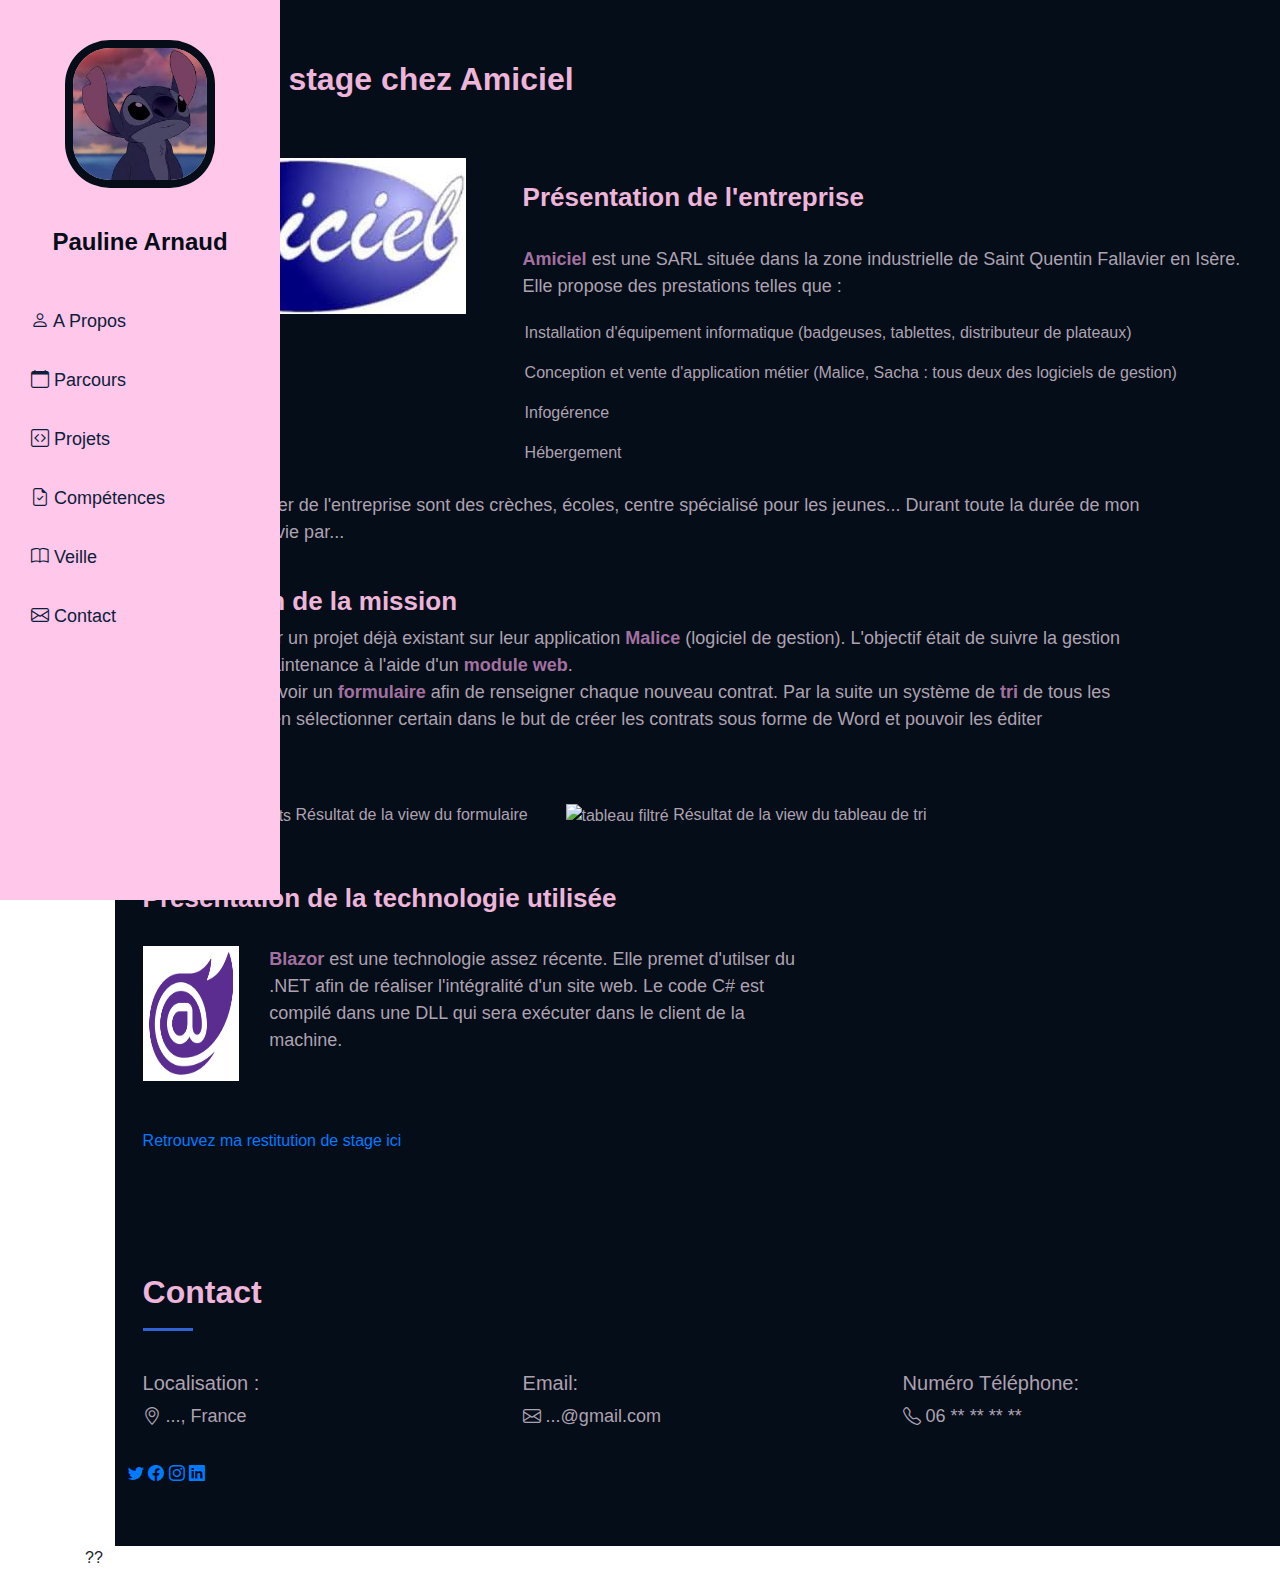
==== projet_amiciel.html @ 7d6a9b61 "Add files via upload" ====
<!DOCTYPE html>
<html lang="en">

<head>
  <meta charset="utf-8">
  <meta content="width=device-width, initial-scale=1.0" name="viewport">

  <title>ARNAUD Pauline Portfolio projet Amiciel</title>

  <!-- Fichier CSS -->
  <meta name="viewport" content="width=device-width, initial-scale=1, shrink-to-fit=no">
  <link href="css/style.css" rel="stylesheet">
  <link rel="stylesheet" href="https://cdnjs.cloudflare.com/ajax/libs/font-awesome/4.7.0/css/font-awesome.min.css">
  <link rel="stylesheet" href="https://stackpath.bootstrapcdn.com/bootstrap/4.4.1/css/bootstrap.min.css" integrity="sha384-Vkoo8x4CGsO3+Hhxv8T/Q5PaXtkKtu6ug5TOeNV6gBiFeWPGFN9MuhOf23Q9Ifjh" crossorigin="anonymous">
  <link href="css/aos.css" rel="stylesheet">
  <link rel="stylesheet" href="https://cdn.jsdelivr.net/npm/bootstrap-icons@1.4.0/font/bootstrap-icons.css">

</head>

<body>

  <!-- ======= Header ======= -->
  <header id="header">
    <div class="d-flex flex-column">

      <div class="profile">
        <img src="img/photo.png" alt="Pauline Arnaud" class="img-fluid">
        <center><h1 class="text-light"><a href="index.html">Pauline Arnaud</a></h1></center>
      </div>

      <div class="sidebar" id="mysidebar">
        <a href="index.html#apropos"><i class="bi-person"></i> A Propos</a>
        <a href="index.html#parcours"><i class="bi-calendar"></i> Parcours</a>
        <a href="index.html#projets"><i class="bi-code-square"></i> Projets</a>
        <a href="index.html#competences"><i class="bi-file-earmark-check"></i> Compétences</a>
        <a href="index.html#veille"><i class="bi-book"></i> Veille</a>
        <a href="index.html#contact"><i class="bi-envelope"></i> Contact</a>
        <a href="javascript:void(0);" class="icon" onclick="myFunction()"> Pauline Arnaud
          <i class="fa fa-bars"></i>
        </a>
      </div>

    </div>
  </header><!-- Fin Header -->

  <main id="main">
    <!-- ======= A Propos Section ======= -->
    <section id="apropos" class="apropos">
      <div class="container">

        <div class="section-title">
          <h2>Projet de stage chez Amiciel</h2>
        </div>

        <div class="row">
            <div class="col-lg-4">
                <img src="img/amiciel.jpg" class="img-fluid" alt="logo Amiciel">
            </div>
            <div class="col-lg-8 pt-4 pt-lg-0 content">
                <br><h3>Présentation de l'entreprise</h3><br>
                <p>
                    <strong>Amiciel</strong> est une SARL située dans la zone industrielle de Saint Quentin Fallavier en Isère.</br>Elle propose des prestations telles que : 
                </p>
                <ul class="list-unstyled">
                  <li><i class="icofont-rounded-right"></i>Installation d'équipement informatique (badgeuses, tablettes, distributeur de plateaux)</li>
                  <li><i class="icofont-rounded-right"></i>Conception et vente d'application métier (Malice, Sacha : tous deux des logiciels de gestion)</li>
                  <li><i class="icofont-rounded-right"></i>Infogérence</li>
                  <li><i class="icofont-rounded-right"></i>Hébergement</li>
                </ul>
            </div>
            <div class="col-lg-11 content">
              <p>
                Les clients premier de l'entreprise sont des crèches, écoles, centre spécialisé pour les jeunes...
                Durant toute la durée de mon stage, j'ai été suivie par...
              </p><br>
            </div>
            <div class="col-lg-11 content row">
              <h3>Présentation de la mission</h3><br>
              <p>
                J'ai du faire évoluer un projet déjà existant sur leur application <strong>Malice</strong> (logiciel de gestion). 
                L'objectif était de suivre la gestion des contrats de maintenance à l'aide d'un <strong>module web</strong>.</br>
                Pour cela il fallait avoir un <strong>formulaire</strong> afin de renseigner chaque nouveau contrat. Par la suite un système de <strong>tri</strong> de tous les contrats permet d'en sélectionner certain dans le but de créer les contrats sous forme de Word et pouvoir les éditer (publipostage).</br></br>
              </p>
              <div class="col-lg-5">
                <img src="img/Rslt_View_formulaire.png" class="img-fluid" alt="formulaire contrats">
                <label for="name">Résultat de la view du formulaire</label>
              </div>
              <div class="col-lg-5">
                <img src="img/Rslt_View_tableauetfiltres.png" class="img-fluid" alt="tableau filtré">
                <label for="name">Résultat de la view du tableau de tri</label></br></br>
              </div>
            </div>
            <div class="col-lg-8 pt-4 pt-lg-0 content">
              <br><h3>Présentation de la technologie utilisée</h3><br>
              <div class="row">
                <img src="img/blazor_logo.png" class="img-fluid col-lg-2" alt="logo blazor" style="width: 18%; justify-content: right">
                <p class="col-lg-9">
                  <strong>Blazor</strong> est une technologie assez récente. Elle premet d'utilser du .NET afin de réaliser l'intégralité d'un site web. Le code C# est compilé dans une DLL qui sera exécuter dans le client de la machine.</br></br>
                </p>
              </div>
            </div>
            <div class="col-lg-11 content">
            </br></br>
              <a href="documents/restitution_stage_paulinearnaud.pdf" style="text-decoration:none;" target="_blank">Retrouvez ma restitution de stage ici</a>
            </div>


        </div>
      </div>
    </section><!-- Fin A Propos Section -->
      <!-- ======= Contact Section ======= -->
    <section id="contact" class="contact">
      <div class="container">

        <div class="section-title">
          <h2>Contact</h2>
        </div>

        <div class="row">
          <div class="col-lg-4 info">
            <div class="address">
              <h5>Localisation :</h4>
              <p><i class="bi-geo-alt"></i> ..., France</p>
            </div>
          </div>
          <div class="col-lg-4">
            <div class="email">
              <h5>Email:</h4>
              <p><i class="bi-envelope"></i> ...@gmail.com</p>
            </div>
          </div>
          <div class="col-lg-4">
            <div class="phone">
              
              <h5>Numéro Téléphone:</h4>
              <p><i class="bi-telephone"></i> 06 ** ** ** **</p>
            </div>
          </div>

          <div class="social-links mt-3 text-center">
            <a href="#" class="twitter"><i class="bi-twitter"></i></a>
            <a href="#" class="facebook"><i class="bi-facebook"></i></a>
            <a href="#" class="instagram"><i class="bi-instagram"></i></a>
            <a href="#" class="linkedin"><i class="bi-linkedin"></i></a>
          </div>

        </div>

      </div>
    </section>
    <!-- Fin Contact Section -->
  </main>

  <!-- ======= Footer ======= -->
  <footer id="footer">
    <div class="container">
      <div>
        ??
      </div>
    </div>
  </footer>

  <a href="#" class="back-to-top"><i class="icofont-simple-up"></i></a>


  <script src="js/respnav.js"></script>

</body>

</html>
---- css/style.css ----
/*--------------------------------------------------------------
# General
--------------------------------------------------------------*/
body {
    font-family: "Open Sans", sans-serif;
    color: #EDB5D9;
    background-color: #05101F;
    position: relative;
  }
  
  a {
    color: #3a3a3b;
    text-decoration: none;
  }
  
  a:hover {
    color: #EDB5D9;
    text-decoration: none;
  }
  
  h1, h2, h3, h4, h5, h6 {
    font-family: "Poppins", sans-serif;
  }

  .screen-i{
    display: none;
  }

  p{
    font-size: large;
  }

  h3{
    color: #ACD0FE;
  }

/*--------------------------------------------------------------
  # Header
  --------------------------------------------------------------*/
  #header {
    position: fixed;
    top: 0;
    left: 0;
    bottom: 0;
    width: 280px;
    transition: all ease-in-out 0.5s;
    z-index: 9997;
    transition: all 0.5s;
    padding: 0 15px;
    background: #FFC7EA;
    overflow-y: auto;
  }
  
  #header .profile img {
    margin: 40px auto;
    display: block;
    width: 150px;
    border-radius: 30%;
    border: 8px solid #050D18;
  }
  
  #header .profile h1 {
    font-size: 24px;
    margin: 0;
    padding: 0;
    font-weight: 600;
    -moz-text-align-last: center;
    text-align-last: center;
    font-family: "Poppins", sans-serif;
  }
  
  #header .profile h1 a, #header .profile h1 a:hover {
    color: #050D18;
    text-decoration: none;
  }
  
  #main {
    margin-left: 9%;
  }
  
  @media (max-width: 1199px) {
    #header {
      width: 100%;
      height: auto;
      position: relative;
    }
    #header .profile {display: none;}
    #main {
      margin-left: 0;
    }
  }


  /*--------------------------------------------------------------
  # Navigation Menu
  --------------------------------------------------------------*/
  .sidebar {
    margin: 0;
    padding: 0;
    width: 200px;
    height: auto;
    padding-top: 35px;
    overflow: auto;
  }
  
  .sidebar a {
    display: block;
    color: #0C203A;
    font-size: 18px;
    padding: 16px;
    text-decoration: none;
  }

   
  .sidebar a:not(:last-child).active {
    background-color: #0C203A;
    color:  #EDB5D9;
  }
  
  .sidebar a:not(:last-child):hover:not(.active) {
    background-color: #0C203A;
    color: #EDB5D9;
  }
  
  .sidebar .icon{
    font-size: 24px;
    padding-right: 10px;
    display: none;
  }
  
  @media screen and (max-width: 1199px) {
    .sidebar {
      width: 100%;
      height: auto;
      position: relative;
      padding: 0%;
    }
    .sidebar a {float: left;}
  }
  
  
  
  @media screen and (max-width: 1199px) {
    .sidebar a:not(:last-child) {display: none;}
    .sidebar a.icon {
      display: block;
      float: right;
    }
  }
  
  @media screen and (max-width: 1199px) {
    .sidebar.responsive {
      position: fixed;
      margin-left: -15px;
      background: linear-gradient(#FFD6F9, #9198e5);
      /* background: linear-gradient(0.5turn, #EDB5D9, #A371A1, #050D18); */
    }
    .sidebar.responsive .icon {
      position: absolute;
      right: 0;
      top: 0;
      background-color: rgba(0, 0, 0, 0) ;
      color: white;
    }
    .sidebar.responsive a {
      float: none;
      display: block;
      text-align: left;
      text-decoration: none;
    }
  }



/*--------------------------------------------------------------
  # Hero Section
  --------------------------------------------------------------*/
  #hero {
    width: 100%;
    height: 100vh;
    background-size: cover;
    z-index: 2;
    min-width: 300px;

    background-position: center;
    background-repeat: no-repeat;
    background-size: cover; 
    position: relative;
  }
  
   #hero:before {
    content: "";
    background-color: #05101F;
    /*0A1C32
      0C203A
      092240
      071D37
      011A38
      06172C
      00132A
      05101F
      050D18*/
    
    position: absolute;
    bottom: 0;
    top: 0;
    left: 0;
    right: 0;
  } 
  
  #hero .hero-container {
    position: relative;
    z-index: 2;
    min-width: 300px;
  }
  
  #hero h1 {
    margin: 0 0 10px 0;
    font-size: 64px;
    font-weight: 700;
    line-height: 56px;
    color: #EDB5D9;
    margin-left: 10%;
  }
  
  #hero p {
    color: #EDB5D9;
    margin-bottom: 50px;
    font-size: 26px;
    font-family: "Poppins", sans-serif;
  }
  
  #hero p span {
    color: #EDB5D9;
    padding-bottom: 4px;
    letter-spacing: 1px;
    border-bottom: 3px solid black;
  }
  
   @media screen and (min-width: 1199px) {
    #hero {
      background-attachment: fixed;
      display: none;
    }
  }
   
  @media screen and (max-width: 768px) {
    #hero{
      display: none !important;
    }
    #hero h1 {
      font-size: 28px;
      line-height: 36px;
      margin: 0;
    }
    #hero h2 {
      font-size: 18px;
      line-height: 24px;
      margin-bottom: 30px;
    }
    #hero p span {
        font-size: 18px;
    }
    .screen-v{
      all: unset;
      height: 100%;
      width: 100%;
      position: absolute;
      z-index: 1;
      background-color: rgba(0, 0, 0, 0.5);
      display: block;
    }
  } 
  


  
/*--------------------------------------------------------------
  # Sections General
  --------------------------------------------------------------*/
  section {
    padding: 60px 0;
    overflow: hidden;
    background-color: #050D18;
    color: #ADA2B1;
  }
  
  .section-bg {
    background: #050D18;
  }
  
  .section-title {
    padding-bottom: 30px;
  }
  
  .section-title h2 {
    font-size: 32px;
    font-weight: bold;
    margin-bottom: 10px;
    padding-bottom: 20px;
    position: relative;
    color: #EDB5D9;
  }
  
  .section-title h2::after {
    content: '';
    position: absolute;
    display: block;
    width: 50px;
    height: 3px;
    background: #3064D4;
    bottom: 0;
    left: 0;
  }
  
  .section-title p {
    margin-bottom: 0;
  }

  strong, b{
    color: #A371A1;
    /*A371A1*/
  }



  /*--------------------------------------------------------------
  # A Propos
  --------------------------------------------------------------*/
  .apropos .content h3 {
    font-weight: 700;
    font-size: 26px;
    color: #EDB5D9;
  }
  
  .apropos .content ul {
    list-style: none;
    padding: 0;
  }
  
  .apropos .content ul li {
    padding-bottom: 10px;
  }
  
  .apropos .content ul i {
    font-size: 20px;
    padding-right: 2px;
    color: #fff;
  }
  
  .apropos .content p:last-child {
    margin-bottom: 0;
  }
  

  /*--------------------------------------------------------------
  # Mes compétences
  --------------------------------------------------------------*/

  

  /*--------------------------------------------------------------
  # Parcours
  --------------------------------------------------------------*/
  .resume .resume-title {
    font-size: 26px;
    font-weight: 700;
    margin-top: 20px;
    margin-bottom: 20px;
    color: #EDB5D9;
  }
  
  .resume .resume-item {
    padding: 0 0 20px 20px;
    margin-top: -2px;
    border-left: 2px solid rgb(48, 100, 212);
    position: relative;
  }
  
  .resume .resume-item h4 {
    line-height: 18px;
    font-size: 18px;
    font-weight: 600;
    text-transform: uppercase;
    font-family: "Poppins", sans-serif;
    color: #EDB5D9;
    margin-bottom: 10px;
  }
  
  .resume .resume-item h5 {
    font-size: 16px;
    background: #EDB5D9;
    color: #050d18;
    padding: 5px 15px;
    display: inline-block;
    font-weight: 600;
    margin-bottom: 10px;
  }
  
  .resume .resume-item ul {
    padding-left: 20px;
  }
  
  .resume .resume-item ul li {
    padding-bottom: 10px;
  }
  
  .resume .resume-item:last-child {
    padding-bottom: 0;
  }
  
  .resume .resume-item::before {
    content: "";
    position: absolute;
    width: 16px;
    height: 16px;
    border-radius: 50px;
    left: -9px;
    top: 0;
    background: #BCCFFF;
    border: 2px solid #3064D4;
  }
  
  /*--------------------------------------------------------------
  # Projets
  --------------------------------------------------------------*/
  .portfolio .portfolio-item {
    margin-bottom: 30px;
  }
  
  .portfolio .portfolio-wrap {
    transition: 0.3s;
    text-align: center;
    position: relative;
    overflow: hidden;
    z-index: 1;
  }
  
  /* .portfolio .portfolio-wrap::before {
    content: "";
    background: rgba(255, 255, 255, 0.5);
    position: absolute;
    left: 0;
    right: 0;
    top: 0;
    bottom: 0;
    transition: all ease-in-out 0.3s;
    z-index: 2;
    opacity: 0;
  } */
  
  .portfolio .portfolio-wrap .portfolio-links {
    opacity: 0.5;
    left: 0;
    right: 0;
    bottom: -60px;
    z-index: 3;
    position: absolute;
    transition: all ease-in-out 0.3s;
    display: flex;
    justify-content: center;
  }
  
  .portfolio .portfolio-wrap .portfolio-links a {
    color: #3064D4;
    font-size: 28px;
    text-align: center;
    background: rgba(237 181 217 / 80%);
    transition: 0.3s;
    width: 50%;
  }
  
  .portfolio .portfolio-wrap .portfolio-links a:hover {
    background: rgba(48 100 212 / 75%);
    color: #EDB5D9;
  }
  
  
  /* .portfolio .portfolio-wrap:hover::before {
    top: 0;
    left: 0;
    right: 0;
    bottom: 0;
    opacity: 0.5;
  } */
  
  .portfolio .portfolio-wrap:hover .portfolio-links {
    opacity: 1;
    bottom: 0;
  }
  
  .apropos .row .col-lg-4 .img-fluid{
    align-items: center;
  }



  /*--------------------------------------------------------------
  # Veilles
  --------------------------------------------------------------*/
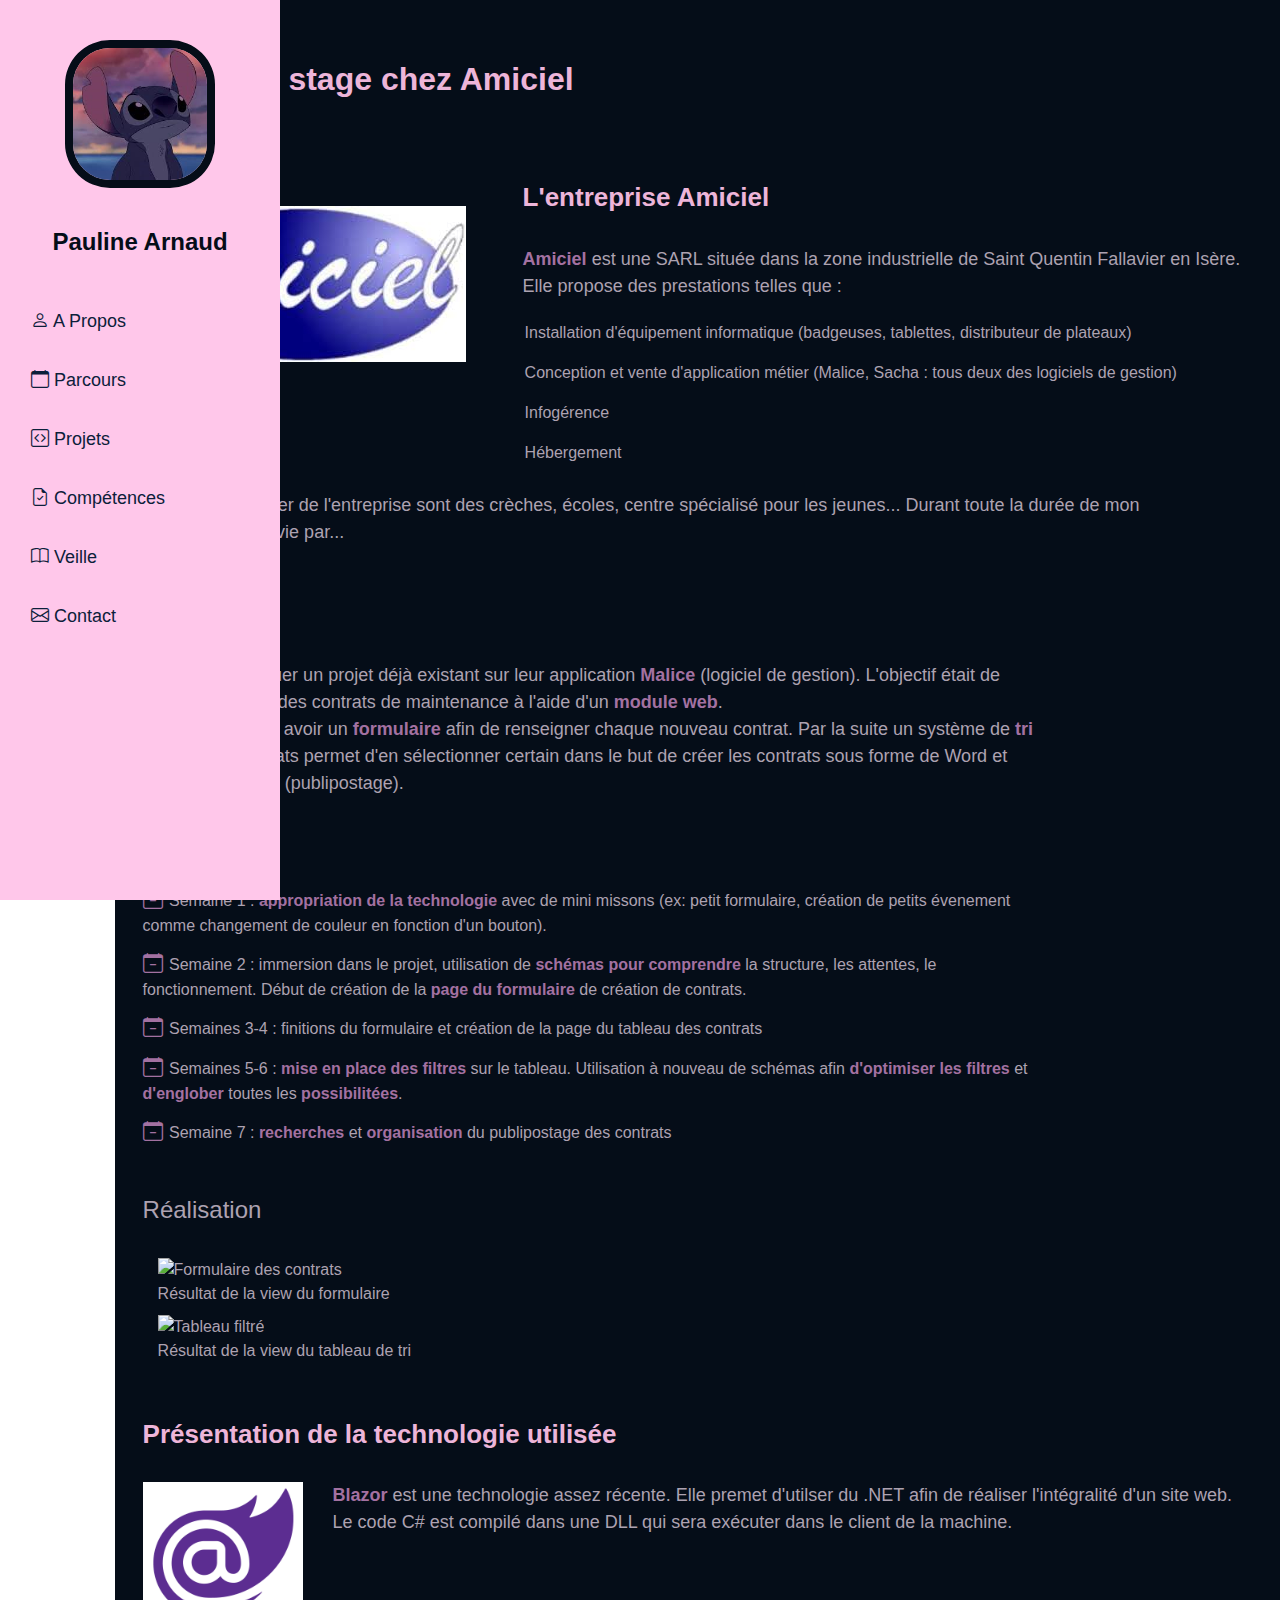
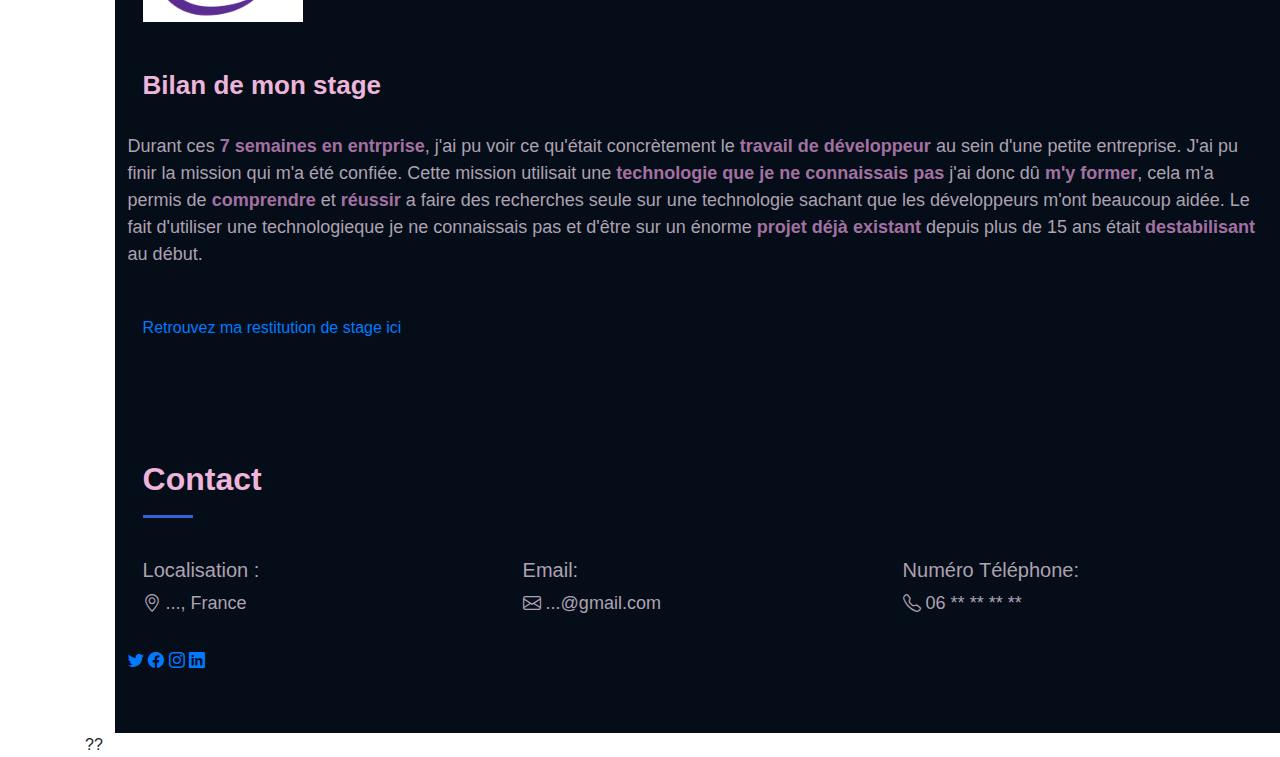
==== commit 68d41b08: "Add files via upload" ====
--- a/projet_amiciel.html
+++ b/projet_amiciel.html
@@ -54,10 +54,11 @@
 
         <div class="row">
             <div class="col-lg-4">
+              </br></br>
                 <img src="img/amiciel.jpg" class="img-fluid" alt="logo Amiciel">
             </div>
             <div class="col-lg-8 pt-4 pt-lg-0 content">
-                <br><h3>Présentation de l'entreprise</h3><br>
+                </br><h3>L'entreprise Amiciel</h3></br>
                 <p>
                     <strong>Amiciel</strong> est une SARL située dans la zone industrielle de Saint Quentin Fallavier en Isère.</br>Elle propose des prestations telles que : 
                 </p>
@@ -72,31 +73,63 @@
               <p>
                 Les clients premier de l'entreprise sont des crèches, écoles, centre spécialisé pour les jeunes...
                 Durant toute la durée de mon stage, j'ai été suivie par...
-              </p><br>
+              </p></br>
             </div>
             <div class="col-lg-11 content row">
-              <h3>Présentation de la mission</h3><br>
-              <p>
-                J'ai du faire évoluer un projet déjà existant sur leur application <strong>Malice</strong> (logiciel de gestion). 
-                L'objectif était de suivre la gestion des contrats de maintenance à l'aide d'un <strong>module web</strong>.</br>
-                Pour cela il fallait avoir un <strong>formulaire</strong> afin de renseigner chaque nouveau contrat. Par la suite un système de <strong>tri</strong> de tous les contrats permet d'en sélectionner certain dans le but de créer les contrats sous forme de Word et pouvoir les éditer (publipostage).</br></br>
-              </p>
-              <div class="col-lg-5">
-                <img src="img/Rslt_View_formulaire.png" class="img-fluid" alt="formulaire contrats">
-                <label for="name">Résultat de la view du formulaire</label>
-              </div>
-              <div class="col-lg-5">
-                <img src="img/Rslt_View_tableauetfiltres.png" class="img-fluid" alt="tableau filtré">
-                <label for="name">Résultat de la view du tableau de tri</label></br></br>
-              </div>
-            </div>
-            <div class="col-lg-8 pt-4 pt-lg-0 content">
-              <br><h3>Présentation de la technologie utilisée</h3><br>
+              <h3>Ma mission</h3></br>
+              <div class="col-lg-11 content">
+                <h4>Objectif</h4>
+                <p>
+                  J'ai du faire évoluer un projet déjà existant sur leur application <strong>Malice</strong> (logiciel de gestion). 
+                  L'objectif était de suivre la gestion des contrats de maintenance à l'aide d'un <strong>module web</strong>.</br>
+                  Pour cela il fallait avoir un <strong>formulaire</strong> afin de renseigner chaque nouveau contrat. Par la suite un système de <strong>tri</strong> de tous les contrats permet d'en sélectionner certain dans le but de créer les contrats sous forme de Word et pouvoir les éditer (publipostage).</br></br>
+                </p>
+              </div>
+              <div class="col-lg-11 content">
+                <h4>Démarche</h4></br>
+                <ul class="list">
+                  <li><i class="bi-calendar-minus" style="color: #A371A1;"></i> Semaine 1 : <strong>appropriation de la technologie</strong> avec de mini missons (ex: petit formulaire, création de petits évenement comme changement de couleur en fonction d'un bouton).</li>
+                  <li><i class="bi-calendar-minus" style="color: #A371A1;"></i> Semaine 2 : immersion dans le projet, utilisation de <strong>schémas pour comprendre</strong> la structure, les attentes, le fonctionnement. Début de création de la <strong>page du formulaire</strong> de création de contrats.</li>
+                  <li><i class="bi-calendar-minus" style="color: #A371A1;"></i> Semaines 3-4 : finitions du formulaire et création de la page du tableau des contrats</li>
+                  <li><i class="bi-calendar-minus" style="color: #A371A1;"></i> Semaines 5-6 : <strong>mise en place des filtres</strong> sur le tableau. Utilisation à nouveau de schémas afin <strong>d'optimiser les filtres</strong> et <strong>d'englober</strong> toutes les <strong>possibilitées</strong>.</li>
+                  <li><i class="bi-calendar-minus" style="color: #A371A1;"></i> Semaine 7 : <strong>recherches</strong> et <strong>organisation</strong> du publipostage des contrats</li>
+                </ul></br>
+              </div>
+              <div class="col-lg-11 content">
+                <h4>Réalisation</h4></br>
+                <div class="col-lg-5">
+                  <img src="img/Rslt_View_formulaire.png" class="img-fluid" alt="Formulaire des contrats" id="myImg1">
+                  <div id="myModal1" class="modal">
+                    <span class="close" style="color: #3064D4; font-size: 55px; text-shadow: none;">&times;</span>
+                    <img class="modal-content" id="imgViewF">
+                    <div id="caption1" style="margin-left: 20%;"></div>
+                  </div>
+                  <label for="name">Résultat de la view du formulaire</label>
+                </div>
+                <div class="col-lg-5">
+                  <img src="img/Rslt_View_tableauetfiltres.png" class="img-fluid" alt="Tableau filtré" id="myImg2">
+                  <div id="myModal2" class="modal">
+                    <span class="close" style="color: #3064D4; font-size: 55px; text-shadow: none;">&times;</span>
+                    <img class="modal-content" id="imgViewT">
+                    <div id="caption2" style="margin-left: 20%;"></div>
+                  </div>
+                  <label for="name">Résultat de la view du tableau de tri</label></br></br>
+                </div>
+              </div>
+            </div>
+            <div class="col-lg-12 pt-5 pt-lg-0 content">
+              </br><h3>Présentation de la technologie utilisée</h3></br>
               <div class="row">
-                <img src="img/blazor_logo.png" class="img-fluid col-lg-2" alt="logo blazor" style="width: 18%; justify-content: right">
-                <p class="col-lg-9">
+                <img src="img/blazor_logo.png" class="img-fluid col-lg-2" alt="logo blazor" style="justify-content: right;">
+                <p class="col-lg-10">
                   <strong>Blazor</strong> est une technologie assez récente. Elle premet d'utilser du .NET afin de réaliser l'intégralité d'un site web. Le code C# est compilé dans une DLL qui sera exécuter dans le client de la machine.</br></br>
-                </p>
+                </p></br>
+              </div>
+            </div>
+            <div class="col-lg-12 pt-5 pt-lg-0 content">
+             </br></br><h3>Bilan de mon stage</h3></br>
+              <div class="row">
+                <p>Durant ces <strong>7 semaines en entrprise</strong>, j'ai pu voir ce qu'était concrètement le <strong>travail de développeur</strong> au sein d'une petite entreprise. J'ai pu finir la mission qui m'a été confiée. Cette mission utilisait une <strong>technologie que je ne connaissais pas</strong> j'ai donc dû <strong>m'y former</strong>, cela m'a permis de <strong>comprendre</strong> et <strong>réussir</strong> a faire des recherches seule sur une technologie sachant que les développeurs m'ont beaucoup aidée. Le fait d'utiliser une technologieque je ne connaissais pas et d'être sur un énorme <strong>projet déjà existant</strong> depuis plus de 15 ans était <strong>destabilisant</strong> au début.</br></p>
               </div>
             </div>
             <div class="col-lg-11 content">
--- a/css/style.css
+++ b/css/style.css
@@ -182,17 +182,17 @@
     background-size: cover;
     z-index: 2;
     min-width: 300px;
-
+    background-image: url(/img/photo.png);
     background-position: center;
-    background-repeat: no-repeat;
+    background-repeat: none;
     background-size: cover; 
-    position: relative;
-  }
-  
-   #hero:before {
+ /* position: relative; */
+  }
+  
+   /*#hero:before {
     content: "";
     background-color: #05101F;
-    /*0A1C32
+    0A1C32
       0C203A
       092240
       071D37
@@ -200,14 +200,14 @@
       06172C
       00132A
       05101F
-      050D18*/
+      050D18
     
     position: absolute;
     bottom: 0;
     top: 0;
     left: 0;
     right: 0;
-  } 
+  } */
   
   #hero .hero-container {
     position: relative;
@@ -238,14 +238,14 @@
     border-bottom: 3px solid black;
   }
   
-   @media screen and (min-width: 1199px) {
+   @media screen and (min-width: 1700px) {
     #hero {
       background-attachment: fixed;
       display: none;
     }
   }
    
-  @media screen and (max-width: 768px) {
+  @media screen and (max-width: 1199px) {
     #hero{
       display: none !important;
     }
@@ -425,6 +425,13 @@
   /*--------------------------------------------------------------
   # Projets
   --------------------------------------------------------------*/
+  /* #projets .projets-item{
+    background-color: white;
+    color: #050d18;
+
+  } */
+
+
   .portfolio .portfolio-item {
     margin-bottom: 30px;
   }
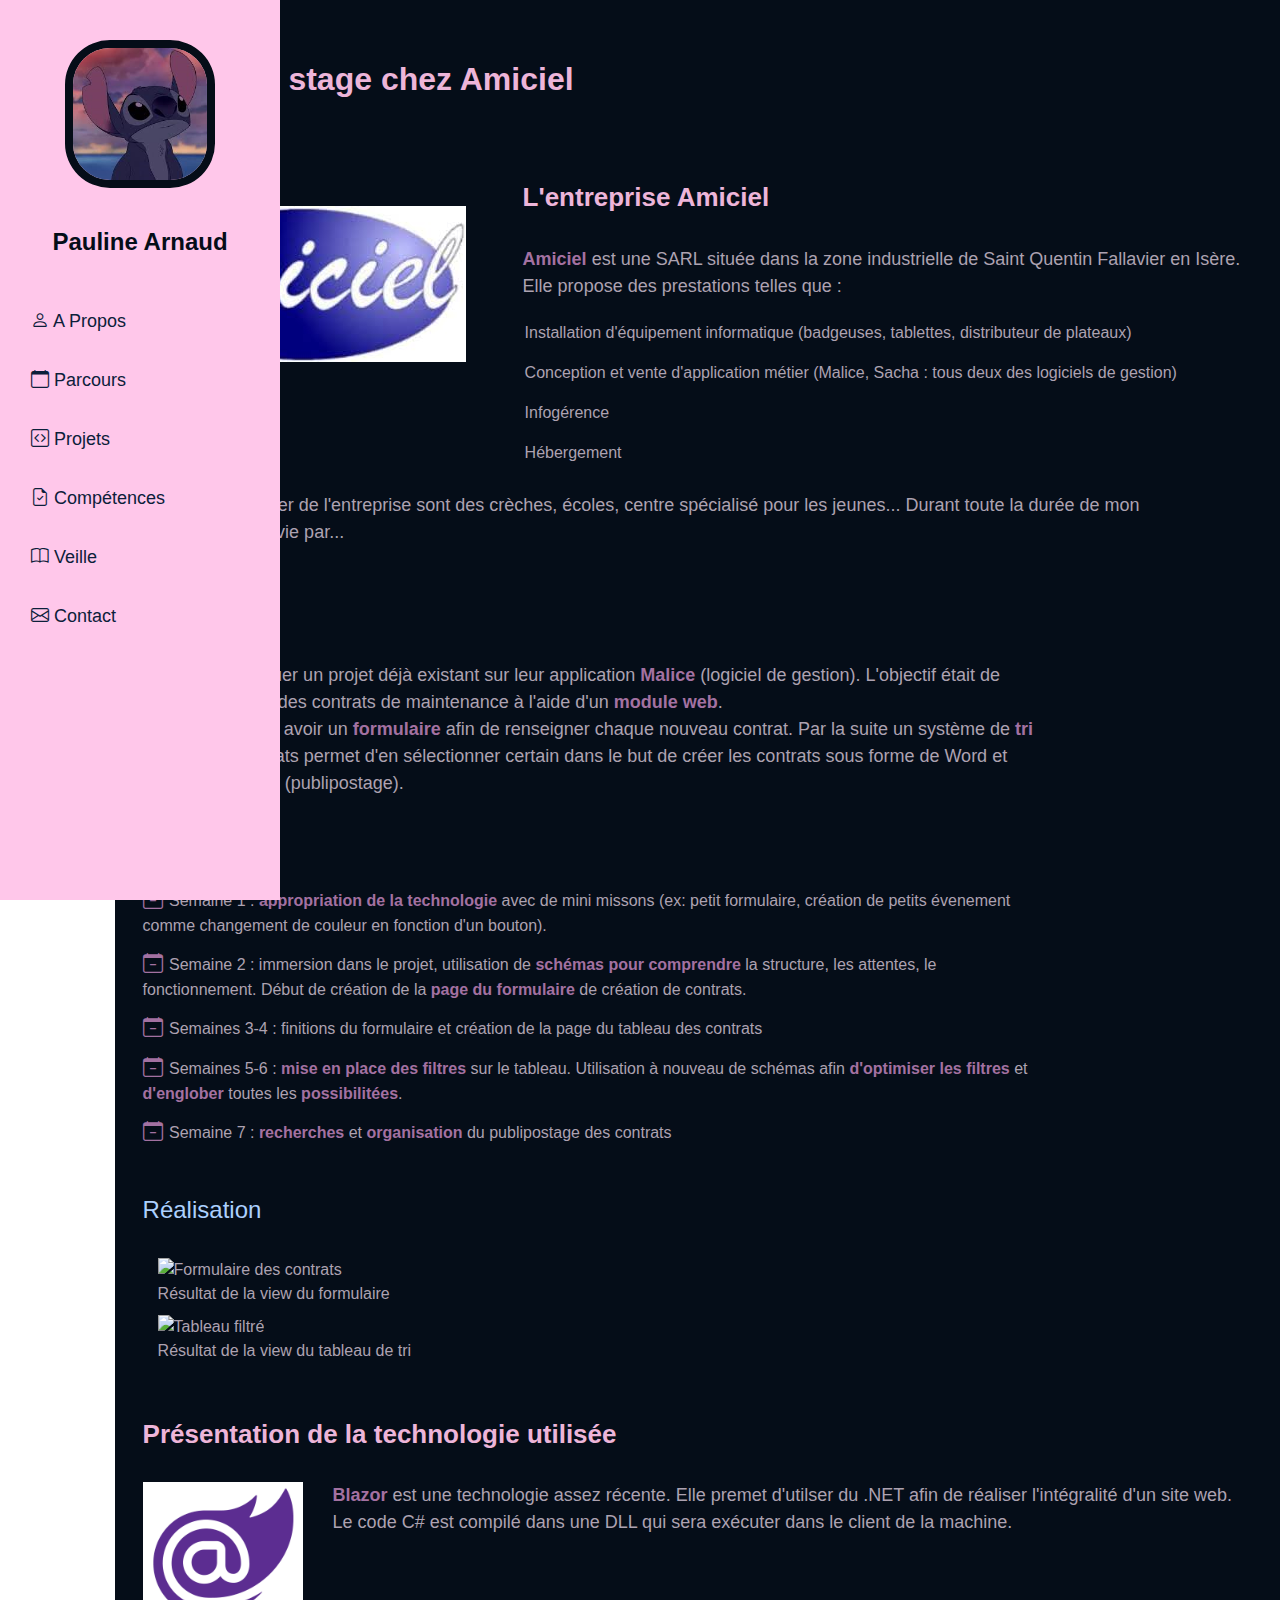
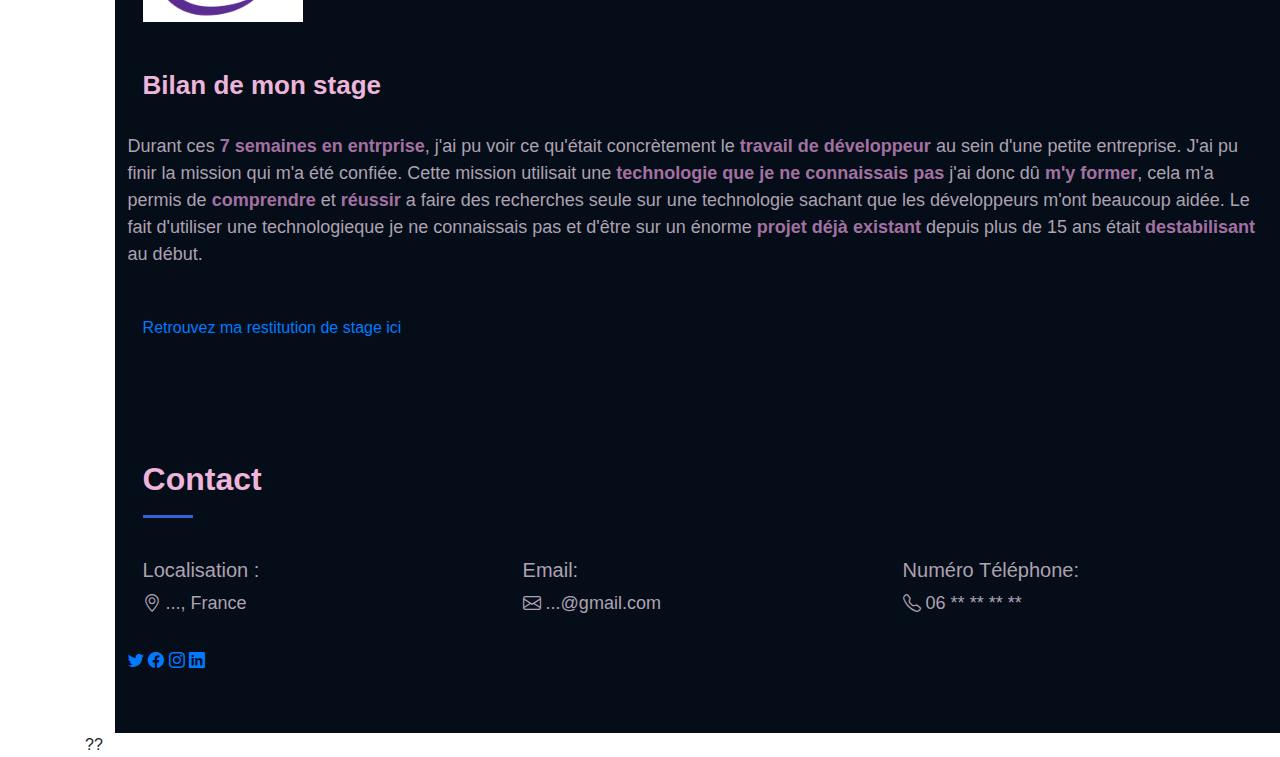
==== commit ca5210e8: "Add files via upload" ====
--- a/projet_amiciel.html
+++ b/projet_amiciel.html
@@ -98,7 +98,7 @@
               <div class="col-lg-11 content">
                 <h4>Réalisation</h4></br>
                 <div class="col-lg-5">
-                  <img src="img/Rslt_View_formulaire.png" class="img-fluid" alt="Formulaire des contrats" id="myImg1">
+                  <img src=".../img/Rslt_View_formulaire.png" class="img-fluid" alt="Formulaire des contrats" id="myImg1">
                   <div id="myModal1" class="modal">
                     <span class="close" style="color: #3064D4; font-size: 55px; text-shadow: none;">&times;</span>
                     <img class="modal-content" id="imgViewF">
@@ -107,7 +107,7 @@
                   <label for="name">Résultat de la view du formulaire</label>
                 </div>
                 <div class="col-lg-5">
-                  <img src="img/Rslt_View_tableauetfiltres.png" class="img-fluid" alt="Tableau filtré" id="myImg2">
+                  <img src="/img/Rslt_View_tableauetfiltres.png" class="img-fluid" alt="Tableau filtré" id="myImg2">
                   <div id="myModal2" class="modal">
                     <span class="close" style="color: #3064D4; font-size: 55px; text-shadow: none;">&times;</span>
                     <img class="modal-content" id="imgViewT">
--- a/css/style.css
+++ b/css/style.css
@@ -32,6 +32,10 @@
   }
 
   h3{
+    color: #ACD0FE;
+  }
+
+  .apropos h4{
     color: #ACD0FE;
   }
 
@@ -238,7 +242,7 @@
     border-bottom: 3px solid black;
   }
   
-   @media screen and (min-width: 1700px) {
+   @media screen and (min-width: 12000px) {
     #hero {
       background-attachment: fixed;
       display: none;
@@ -506,3 +510,99 @@
   /*--------------------------------------------------------------
   # Veilles
   --------------------------------------------------------------*/
+
+
+  /*--------------------------------------------------------------
+  # Modal images
+  --------------------------------------------------------------*/
+
+  #myImg {
+    border-radius: 5px;
+    cursor: pointer;
+    transition: 0.3s;
+  }
+
+  #myImg:hover {opacity: 0.7;}
+
+  /* The Modal (background) */
+  .modal {
+    display: none;
+    position: fixed;
+    z-index: 1;
+    padding-top: 100px;
+    left: 0;
+    top: 0;
+    width: 100%; 
+    height: 100%; 
+    overflow: auto;
+    background-color: rgba(0,0,0,0.9);
+  }
+
+  /* Modal Content (image) */
+  .modal-content {
+    margin: auto;
+    display: block;
+    width: 80%;
+    max-width: 1000px;
+  }
+
+  /* Caption of Modal Image */
+  #caption {
+    /* margin-left: auto; */
+    display: block;
+    width: 80%;
+    max-width: 700px;
+    text-align: center;
+    color: #EDB5D9;
+    padding: 10px 0;
+    height: 150px;
+  }
+
+  /* Add Animation */
+  .modal-content, #caption {  
+    -webkit-animation-name: zoom;
+    -webkit-animation-duration: 0.6s;
+    animation-name: zoom;
+    animation-duration: 0.6s;
+  }
+
+  @-webkit-keyframes zoom {
+    from {-webkit-transform:scale(0)} 
+    to {-webkit-transform:scale(1)}
+  }
+
+  @keyframes zoom {
+    from {transform:scale(0)} 
+    to {transform:scale(1)}
+  }
+
+  /* The Close Button */
+  .close {
+    position: absolute;
+    top: 25px;
+    right: 45px;
+    width: 60px;
+    height: 60px;
+    font-weight: bold;
+    transition: 0.3s;
+    text-decoration: none;
+  }
+
+  .close:hover,
+  .close:focus {
+    color: #EDB5D9;
+    text-decoration: none;
+    cursor: pointer;
+  }
+
+  /* 100% Image Width on Smaller Screens */
+  @media only screen and (max-width: 700px){
+    .modal-content {
+      width: 100%;
+    }
+  }
+
+
+  /*--------------------------------------------------------------
+  # Footer
+  --------------------------------------------------------------*/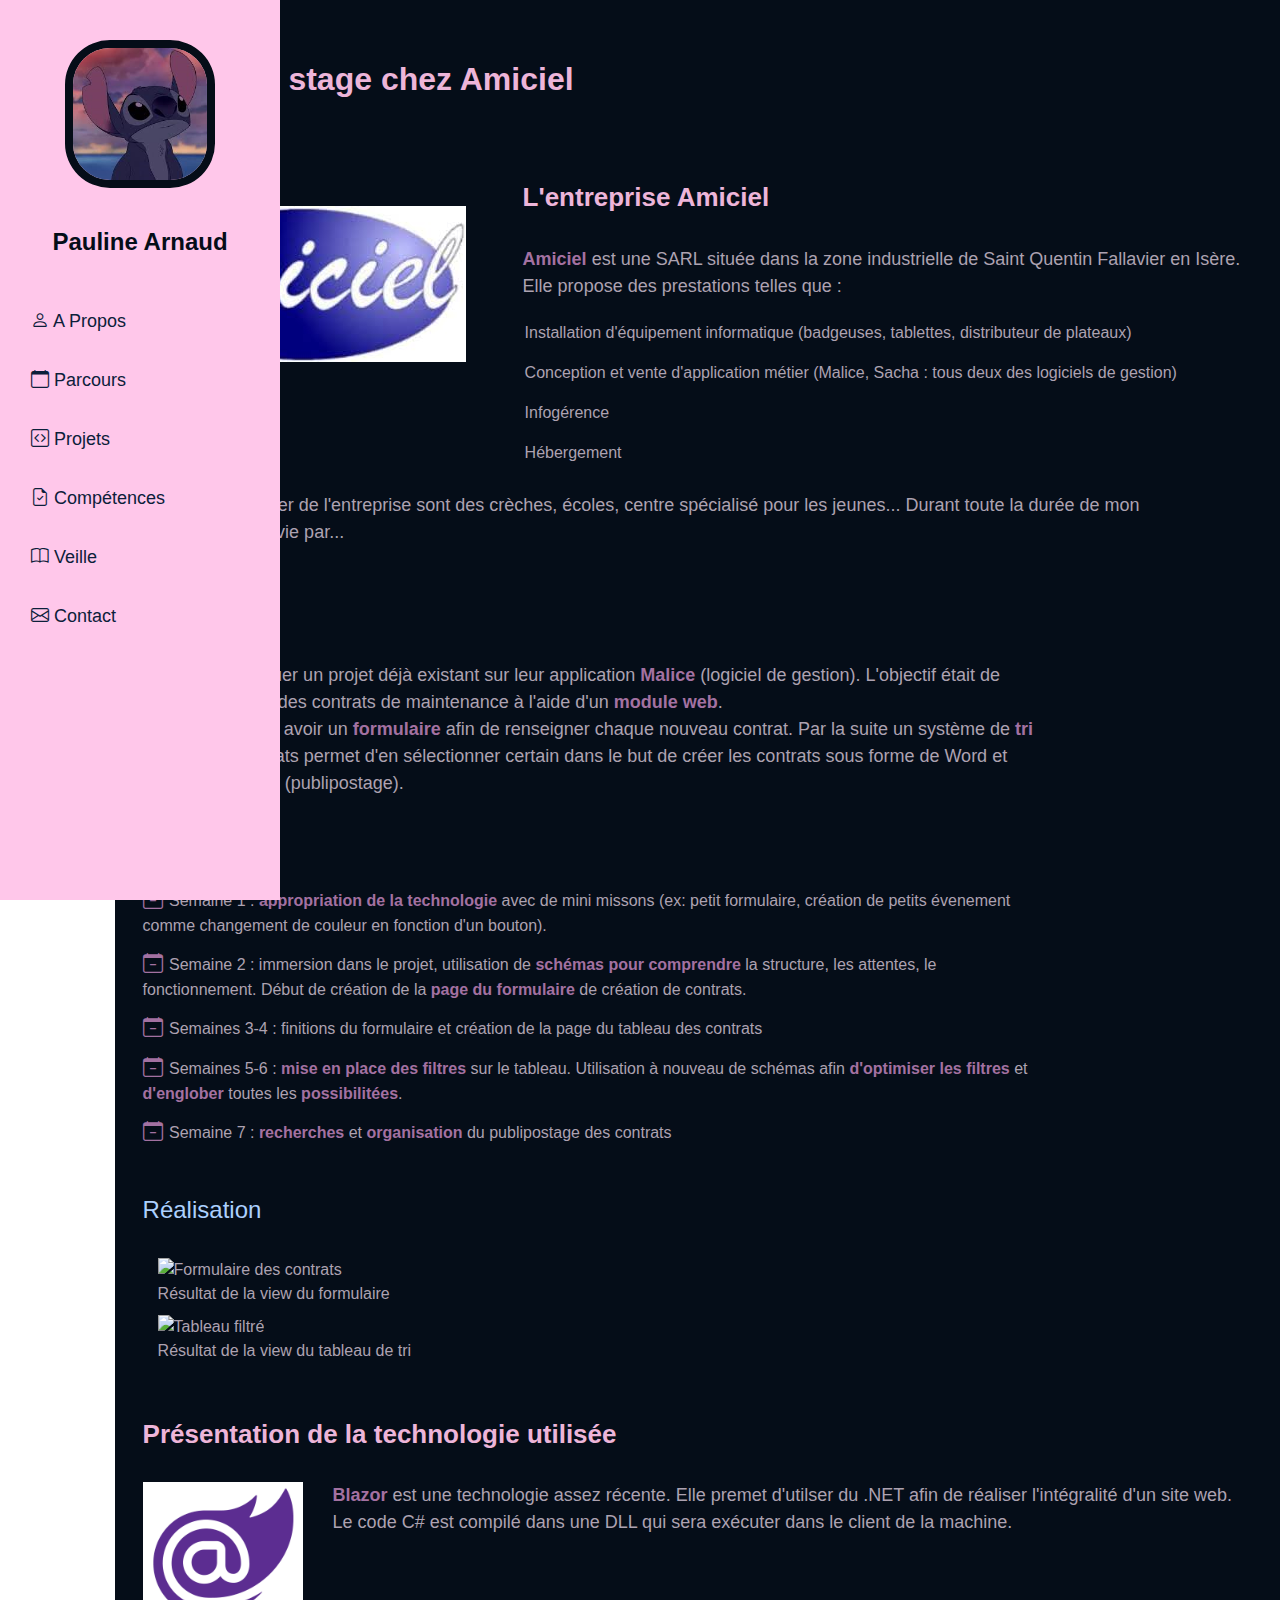
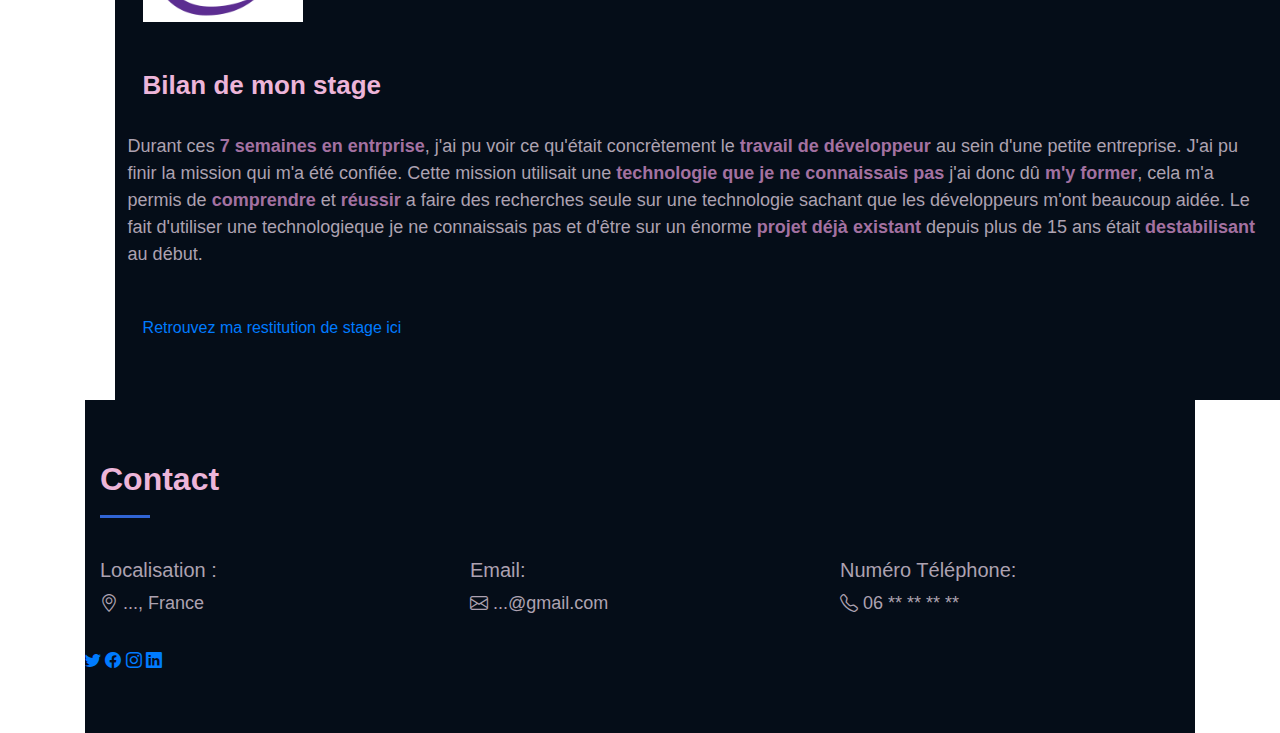
==== commit 93a3d8ba: "Add files via upload" ====
--- a/projet_amiciel.html
+++ b/projet_amiciel.html
@@ -1,5 +1,5 @@
 <!DOCTYPE html>
-<html lang="en">
+<html lang="fr">
 
 <head>
   <meta charset="utf-8">
@@ -10,9 +10,7 @@
   <!-- Fichier CSS -->
   <meta name="viewport" content="width=device-width, initial-scale=1, shrink-to-fit=no">
   <link href="css/style.css" rel="stylesheet">
-  <link rel="stylesheet" href="https://cdnjs.cloudflare.com/ajax/libs/font-awesome/4.7.0/css/font-awesome.min.css">
   <link rel="stylesheet" href="https://stackpath.bootstrapcdn.com/bootstrap/4.4.1/css/bootstrap.min.css" integrity="sha384-Vkoo8x4CGsO3+Hhxv8T/Q5PaXtkKtu6ug5TOeNV6gBiFeWPGFN9MuhOf23Q9Ifjh" crossorigin="anonymous">
-  <link href="css/aos.css" rel="stylesheet">
   <link rel="stylesheet" href="https://cdn.jsdelivr.net/npm/bootstrap-icons@1.4.0/font/bootstrap-icons.css">
 
 </head>
@@ -98,7 +96,7 @@
               <div class="col-lg-11 content">
                 <h4>Réalisation</h4></br>
                 <div class="col-lg-5">
-                  <img src=".../img/Rslt_View_formulaire.png" class="img-fluid" alt="Formulaire des contrats" id="myImg1">
+                  <img src="/img/Rslt_View_formulaire.png" class="img-fluid" alt="Formulaire des contrats" id="myImg1">
                   <div id="myModal1" class="modal">
                     <span class="close" style="color: #3064D4; font-size: 55px; text-shadow: none;">&times;</span>
                     <img class="modal-content" id="imgViewF">
@@ -140,56 +138,52 @@
 
         </div>
       </div>
-    </section><!-- Fin A Propos Section -->
-      <!-- ======= Contact Section ======= -->
-    <section id="contact" class="contact">
-      <div class="container">
-
-        <div class="section-title">
-          <h2>Contact</h2>
-        </div>
-
-        <div class="row">
-          <div class="col-lg-4 info">
-            <div class="address">
-              <h5>Localisation :</h4>
-              <p><i class="bi-geo-alt"></i> ..., France</p>
-            </div>
-          </div>
-          <div class="col-lg-4">
-            <div class="email">
-              <h5>Email:</h4>
-              <p><i class="bi-envelope"></i> ...@gmail.com</p>
-            </div>
-          </div>
-          <div class="col-lg-4">
-            <div class="phone">
-              
-              <h5>Numéro Téléphone:</h4>
-              <p><i class="bi-telephone"></i> 06 ** ** ** **</p>
-            </div>
-          </div>
-
-          <div class="social-links mt-3 text-center">
-            <a href="#" class="twitter"><i class="bi-twitter"></i></a>
-            <a href="#" class="facebook"><i class="bi-facebook"></i></a>
-            <a href="#" class="instagram"><i class="bi-instagram"></i></a>
-            <a href="#" class="linkedin"><i class="bi-linkedin"></i></a>
-          </div>
-
-        </div>
-
-      </div>
-    </section>
-    <!-- Fin Contact Section -->
   </main>
 
   <!-- ======= Footer ======= -->
   <footer id="footer">
     <div class="container">
-      <div>
-        ??
+        <!-- ======= Contact Section ======= -->
+  <section id="contact" class="contact">
+    <div class="container">
+
+      <div class="section-title">
+        <h2>Contact</h2>
       </div>
+
+      <div class="row">
+        <div class="col-lg-4 info">
+          <div class="address">
+            <h5>Localisation :</h4>
+            <p><i class="bi-geo-alt"></i> ..., France</p>
+          </div>
+        </div>
+        <div class="col-lg-4">
+          <div class="email">
+            <h5>Email:</h4>
+            <p><i class="bi-envelope"></i> ...@gmail.com</p>
+          </div>
+        </div>
+        <div class="col-lg-4">
+          <div class="phone">
+            
+            <h5>Numéro Téléphone:</h4>
+            <p><i class="bi-telephone"></i> 06 ** ** ** **</p>
+          </div>
+        </div>
+
+        <div class="social-links mt-3 text-center">
+          <a href="#" class="twitter"><i class="bi-twitter"></i></a>
+          <a href="#" class="facebook"><i class="bi-facebook"></i></a>
+          <a href="#" class="instagram"><i class="bi-instagram"></i></a>
+          <a href="#" class="linkedin"><i class="bi-linkedin"></i></a>
+        </div>
+
+      </div>
+
+    </div>
+  </section>
+  <!-- Fin Contact Section -->
     </div>
   </footer>
 
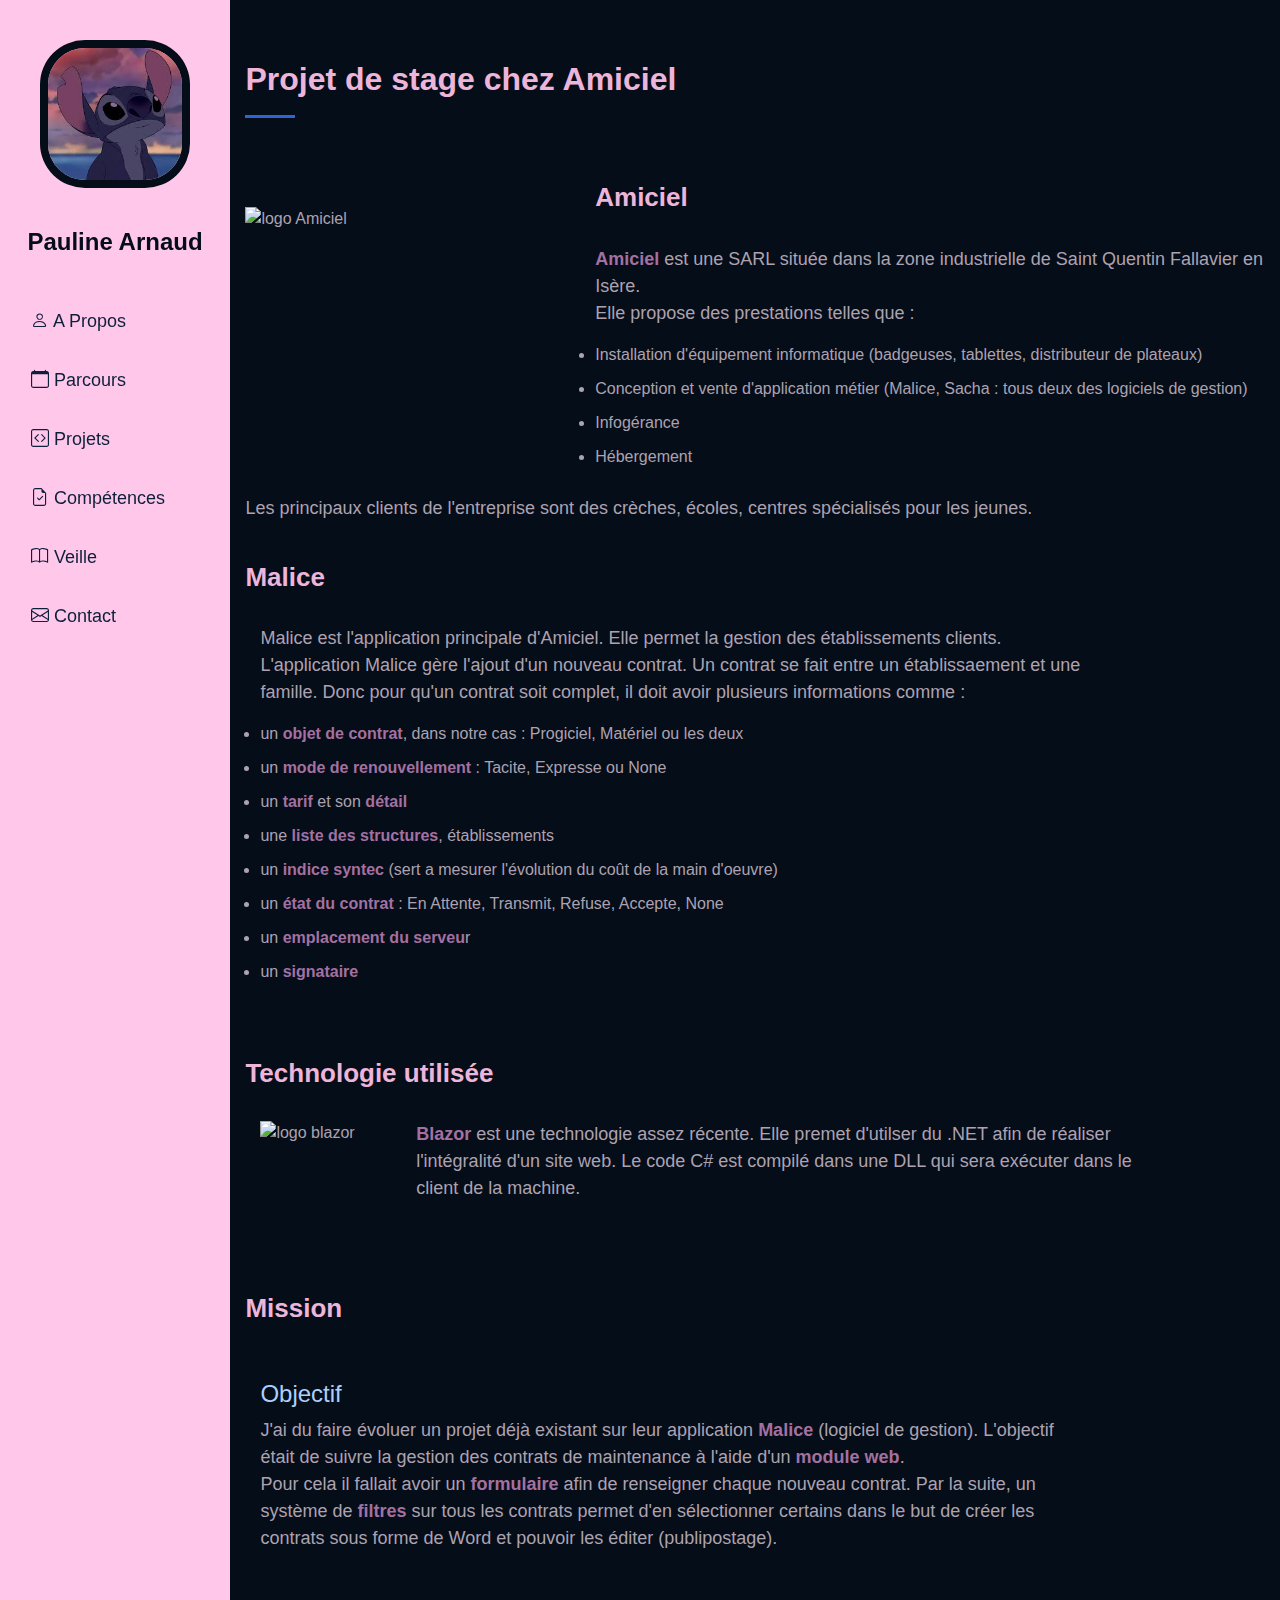
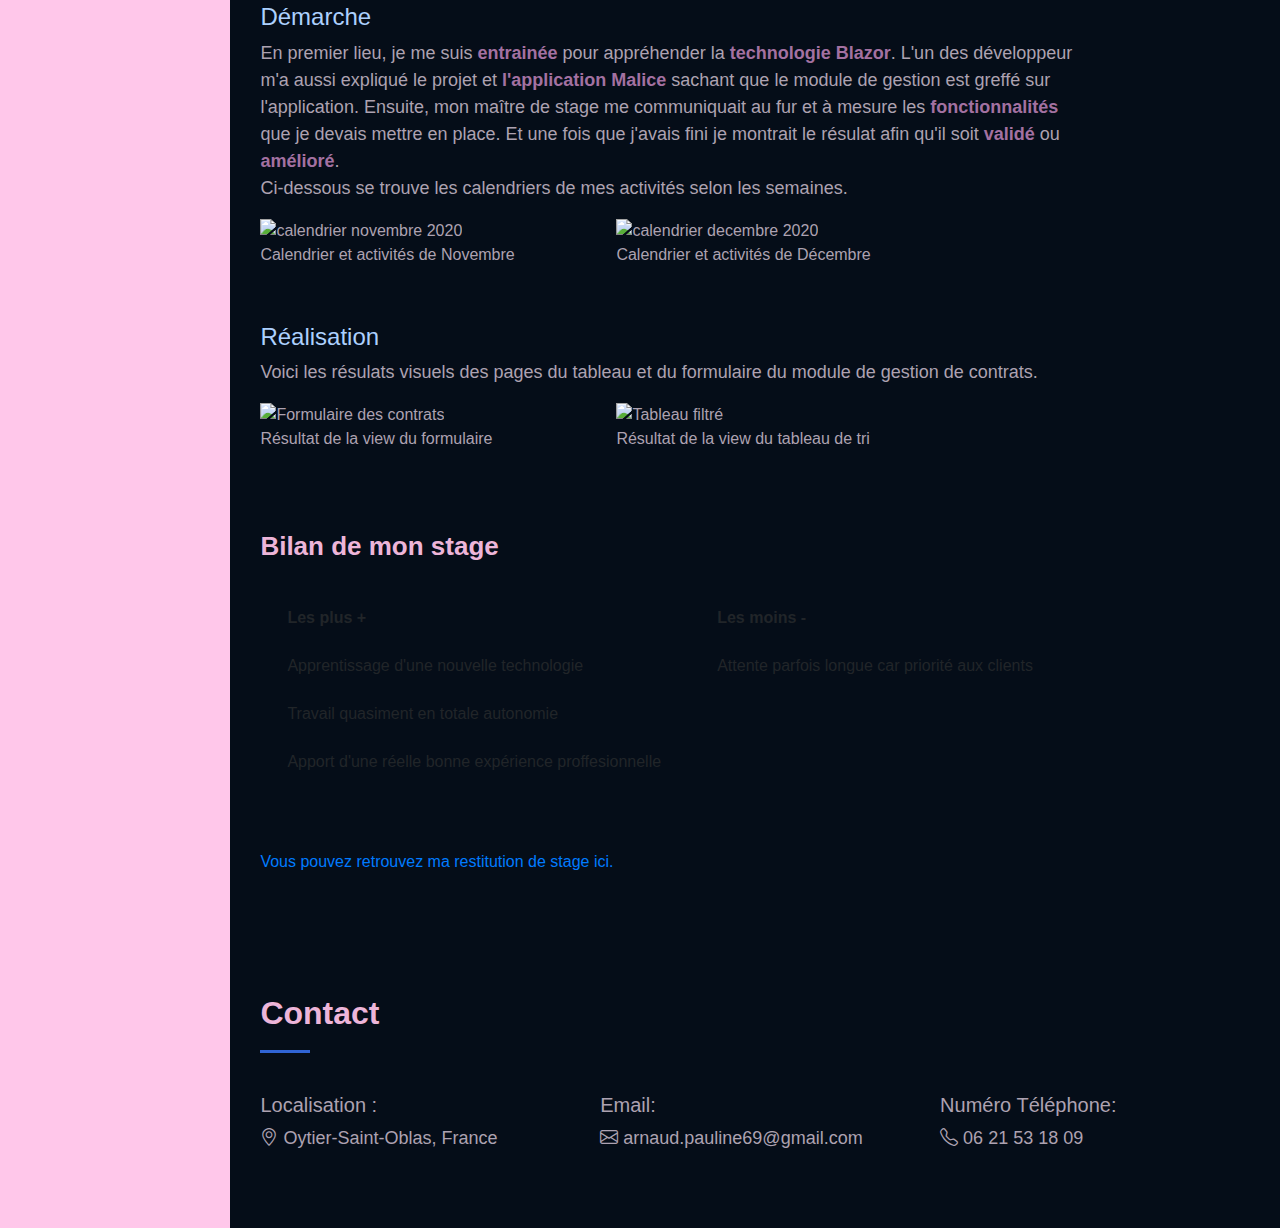
==== commit c1958865: "Add files via upload" ====
--- a/projet_amiciel.html
+++ b/projet_amiciel.html
@@ -1,197 +1,243 @@
 <!DOCTYPE html>
 <html lang="fr">
 
-<head>
-  <meta charset="utf-8">
-  <meta content="width=device-width, initial-scale=1.0" name="viewport">
-
-  <title>ARNAUD Pauline Portfolio projet Amiciel</title>
-
-  <!-- Fichier CSS -->
-  <meta name="viewport" content="width=device-width, initial-scale=1, shrink-to-fit=no">
-  <link href="css/style.css" rel="stylesheet">
-  <link rel="stylesheet" href="https://stackpath.bootstrapcdn.com/bootstrap/4.4.1/css/bootstrap.min.css" integrity="sha384-Vkoo8x4CGsO3+Hhxv8T/Q5PaXtkKtu6ug5TOeNV6gBiFeWPGFN9MuhOf23Q9Ifjh" crossorigin="anonymous">
-  <link rel="stylesheet" href="https://cdn.jsdelivr.net/npm/bootstrap-icons@1.4.0/font/bootstrap-icons.css">
-
-</head>
+    <head>
+        <meta charset="utf-8">
+        <meta content="width=device-width, initial-scale=1.0" name="viewport">
+        <title>ARNAUD Pauline Portfolio projet Amiciel</title>
+        <!-- Fichier CSS -->
+        <meta name="viewport" content="width=device-width, initial-scale=1, shrink-to-fit=no">
+        <link href="css/style.css" rel="stylesheet">
+        <link rel="stylesheet" href="https://stackpath.bootstrapcdn.com/bootstrap/4.4.1/css/bootstrap.min.css" integrity="sha384-Vkoo8x4CGsO3+Hhxv8T/Q5PaXtkKtu6ug5TOeNV6gBiFeWPGFN9MuhOf23Q9Ifjh" crossorigin="anonymous">
+        <link rel="stylesheet" href="https://cdn.jsdelivr.net/npm/bootstrap-icons@1.4.0/font/bootstrap-icons.css">
+    </head>
 
 <body>
-
-  <!-- ======= Header ======= -->
-  <header id="header">
-    <div class="d-flex flex-column">
-
-      <div class="profile">
-        <img src="img/photo.png" alt="Pauline Arnaud" class="img-fluid">
-        <center><h1 class="text-light"><a href="index.html">Pauline Arnaud</a></h1></center>
-      </div>
-
-      <div class="sidebar" id="mysidebar">
-        <a href="index.html#apropos"><i class="bi-person"></i> A Propos</a>
-        <a href="index.html#parcours"><i class="bi-calendar"></i> Parcours</a>
-        <a href="index.html#projets"><i class="bi-code-square"></i> Projets</a>
-        <a href="index.html#competences"><i class="bi-file-earmark-check"></i> Compétences</a>
-        <a href="index.html#veille"><i class="bi-book"></i> Veille</a>
-        <a href="index.html#contact"><i class="bi-envelope"></i> Contact</a>
-        <a href="javascript:void(0);" class="icon" onclick="myFunction()"> Pauline Arnaud
-          <i class="fa fa-bars"></i>
-        </a>
-      </div>
-
+    <div class="grid">
+        <div id="screen" class="screen-i"></div>
+        <!-- ======= Header ======= -->
+        <header id="header">
+            <div id="navbar" class="d-flex flex-column position-fixed">
+                <div class="profile">
+                    <img src="img/photo.png" alt="Pauline Arnaud" class="img-fluid">
+                    <center><h1 class="text-light"><a href="index.html">Pauline Arnaud</a></h1></center>
+                </div>
+                <div class="sidebar" id="mysidebar">
+                    <a href="index.html#apropos"><i class="bi-person"></i> A Propos</a>
+                    <a href="index.html#parcours"><i class="bi-calendar"></i> Parcours</a>
+                    <a href="index.html#projets"><i class="bi-code-square"></i> Projets</a>
+                    <a href="index.html#competences"><i class="bi-file-earmark-check"></i> Compétences</a>
+                    <a href="index.html#veille"><i class="bi-book"></i> Veille</a>
+                    <a href="index.html#contact"><i class="bi-envelope"></i> Contact</a>
+                    <a href="javascript:void(0);" class="icon" onclick="myFunction()"> Pauline Arnaud
+                        <i class="fa fa-bars"></i>
+                    </a>
+                </div>
+            </div>
+        </header><!-- Fin Header -->
+        <div class="content">
+            <main id="main">
+                <!-- ======= A Propos Section ======= -->
+                <section id="apropos" class="apropos">
+                    <div class="container">
+                        <div class="section-title">
+                            <h2>Projet de stage chez Amiciel</h2>
+                        </div>
+                        <div class="row">
+                            <div class="col-lg-4"></br></br>
+                                <img src="img/amiciel2.0.jpg" class="img-fluid" alt="logo Amiciel">
+                            </div>
+                            <div class="col-lg-8 pt-4 pt-lg-0 content">
+                                </br><h3>Amiciel</h3></br>
+                                <p>
+                                    <strong>Amiciel</strong> est une SARL située dans la zone industrielle de Saint Quentin Fallavier en Isère.</br>Elle propose des prestations telles que : 
+                                </p>
+                                <ul style="list-style-type: disc;">
+                                    <li>Installation d'équipement informatique (badgeuses, tablettes, distributeur de plateaux)</li>
+                                    <li>Conception et vente d'application métier (Malice, Sacha : tous deux des logiciels de gestion)</li>
+                                    <li>Infogérance</li>
+                                    <li>Hébergement</li>
+                                </ul>
+                            </div>
+                            <div class="col-lg-11 content">
+                                <p>
+                                    Les principaux clients de l'entreprise sont des crèches, écoles, centres spécialisés pour les jeunes.
+                                </p></br>
+                            </div>
+                            <div class="col-lg-11 content">
+                                <h3>Malice</h3></br>
+                                <div class="col-lg-11 content">
+                                    <p>
+                                        Malice est l'application principale d'Amiciel. Elle permet la gestion des établissements clients.
+                                        L'application Malice gère l'ajout d'un nouveau contrat. Un contrat se fait entre un établissaement et une famille. Donc pour qu'un contrat soit complet, il doit avoir plusieurs informations comme :
+                                    </p>
+                                    <ul style="list-style-type: disc;">
+                                        <li>un <strong>objet de contrat</strong>, dans notre cas : Progiciel, Matériel ou les deux</li>
+                                        <li>un <strong>mode de renouvellement</strong> : Tacite, Expresse ou None</li>
+                                        <li>un <strong>tarif</strong> et son <strong>détail</strong></li>
+                                        <li>une <strong>liste des structures</strong>, établissements</li>
+                                        <li>un <strong>indice syntec</strong> (sert a mesurer l'évolution du coût de la main d'oeuvre)</li>
+                                        <li>un <strong>état du contrat</strong> : En Attente, Transmit, Refuse, Accepte, None</li>
+                                        <li>un <strong>emplacement du serveu</strong>r</li>
+                                        <li>un <strong>signataire</strong></li>
+                                    </ul></br>
+                                </div>
+                            </div>
+                            <div class="col-lg-12 pt-5 pt-lg-0 content">
+                                </br><h3>Technologie utilisée</h3></br>
+                                <div class="col-lg-11 content">
+                                <div class="row">
+                                    <img src="img/blazor_logo2.0.png" class="img-fluid col-lg-2" alt="logo blazor" style="justify-content: right;">
+                                    <p class="col-lg-10">
+                                    <strong>Blazor</strong> est une technologie assez récente. Elle premet d'utilser du .NET afin de réaliser l'intégralité d'un site web. Le code C# est compilé dans une DLL qui sera exécuter dans le client de la machine.</br></br>
+                                    </p></br>
+                                </div>
+                            </div>
+                        </div>
+                        <div class="col-lg-11 content"></br></br>
+                            <h3>Mission</h3></br>
+                            <div class="col-lg-11 content"></br>
+                                <h4>Objectif</h4>
+                                <p>
+                                    J'ai du faire évoluer un projet déjà existant sur leur application <strong>Malice</strong> (logiciel de gestion). 
+                                    L'objectif était de suivre la gestion des contrats de maintenance à l'aide d'un <strong>module web</strong>.</br>
+                                    Pour cela il fallait avoir un <strong>formulaire</strong> afin de renseigner chaque nouveau contrat. Par la suite, un système de <strong>filtres</strong> 
+                                    sur tous les contrats permet d'en sélectionner certains dans le but de créer les contrats sous forme de Word et pouvoir les éditer (publipostage).</br></br>
+                                </p>
+                            </div>
+                        
+                            <div class="col-lg-11 content"></br>
+                                <h4>Démarche</h4>
+                                <p>
+                                    En premier lieu, je me suis <strong>entrainée</strong> pour appréhender la <strong>technologie Blazor</strong>. L'un des développeur m'a aussi expliqué le projet et 
+                                    <strong>l'application Malice</strong> sachant que le module de gestion est greffé sur l'application. Ensuite, mon maître de stage me communiquait au fur et à mesure les <strong>fonctionnalités</strong> que 
+                                    je devais mettre en place. Et une fois que j'avais fini je montrait le résulat afin qu'il soit <strong>validé</strong> ou <strong>amélioré</strong>.
+                                    </br>Ci-dessous se trouve les calendriers de mes activités selon les semaines.
+                                </p>
+                                <div class="content row">
+                                    <div class="col-lg-5">
+                                    <img src="img//calendrierNov.PNG" class="img-fluid" alt="calendrier novembre 2020" id="myImg3">
+                                    <div id="myModal3" class="modal">
+                                        <span class="close" style="color: #3064D4; font-size: 55px; text-shadow: none;">&times;</span>
+                                        <img class="modal-content" id="imgViewCalNov">
+                                        <div id="caption3" style="margin-left: 20%;"></div>
+                                    </div>
+                                    <label for="name">Calendrier et activités de Novembre</label>
+                                    </div>
+                                    <div class="col-lg-5">
+                                    <img src="img/calendrierDec.PNG" class="img-fluid" alt="calendrier decembre 2020" id="myImg4">
+                                    <div id="myModal4" class="modal">
+                                        <span class="close" style="color: #3064D4; font-size: 55px; text-shadow: none;">&times;</span>
+                                        <img class="modal-content" id="imgViewCalDec">
+                                        <div id="caption4" style="margin-left: 20%;"></div>
+                                    </div>
+                                    <label for="name">Calendrier et activités de Décembre</label>
+                                    </div>
+                                </div>
+                            </div>
+                            <div class="col-lg-11 content"></br></br>
+                                <h4>Réalisation</h4>
+                                <p>Voici les résulats visuels des pages du tableau et du formulaire du module de gestion de contrats.</p>
+                                <div class="content row">
+                                    <div class="col-lg-5">
+                                        <img src="img/Rslt_View_formulaire.png" class="img-fluid" alt="Formulaire des contrats" id="myImg1">
+                                        <div id="myModal1" class="modal">
+                                            <span class="close" style="color: #3064D4; font-size: 55px; text-shadow: none;">&times;</span>
+                                            <img class="modal-content" id="imgViewF">
+                                            <div id="caption1" style="margin-left: 20%;"></div>
+                                        </div>
+                                        <label for="name">Résultat de la view du formulaire</label>
+                                    </div>
+                                    <div class="col-lg-5">
+                                        <img src="img/Rslt_View_tableauetfiltres.png" class="img-fluid" alt="Tableau filtré" id="myImg2">
+                                        <div id="myModal2" class="modal">
+                                            <span class="close" style="color: #3064D4; font-size: 55px; text-shadow: none;">&times;</span>
+                                            <img class="modal-content" id="imgViewT">
+                                            <div id="caption2" style="margin-left: 20%;"></div>
+                                        </div>
+                                        <label for="name">Résultat de la view du tableau de tri</label></br></br>
+                                    </div>
+                                </div> 
+                            </div>
+                        
+
+                        <div class="col-lg-12 pt-5 pt-lg-0 content">
+                            </br></br><h3>Bilan de mon stage</h3></br>
+                            <div class="col-lg-11 content">
+                                <div class="table-responsive">
+                                    <table class="table table-borderless" id="tbl-biln">
+                                        <thead>
+                                            <tr>
+                                                <th>Les plus +</th>
+                                                <th>Les moins -</th>
+                                            </tr>
+                                        </thead>
+                                        <tbody>
+                                            <tr>
+                                                <td>Apprentissage d'une nouvelle technologie</td>
+                                                <td>Attente parfois longue car priorité aux clients</td>
+                                            </tr>
+                                            <tr>
+                                                <td>Travail quasiment en totale autonomie</td>
+                                                <td></td>
+                                            </tr>
+                                            <tr>
+                                                <td>Apport d'une réelle bonne expérience proffesionnelle</td>
+                                                <td></td>
+                                            </tr>
+                                        </tbody>
+                                    </table>
+                                </div>
+                            </div>
+                        </div>
+                        <div class="col-lg-11 content">
+                            </br></br>
+                              <a href="documents/restitution_stage_paulinearnaud.pdf" style="text-decoration:none;" target="_blank">Vous pouvez retrouvez ma restitution de stage ici.</a>
+                        </div>
+                    </div>
+                </section>
+            </main>
+
+            <!-- ======= Footer ======= -->
+            <footer id="footer">
+                <div class="container">
+                    <!-- ======= Contact Section ======= -->
+                    <section id="contact" class="contact">
+                        <div class="container">
+                            <div class="section-title">
+                                <h2>Contact</h2>
+                            </div>
+                            <div class="row">
+                                <div class="col-lg-4 info">
+                                    <div class="address">
+                                        <h5>Localisation :</h4>
+                                        <p><i class="bi-geo-alt"></i> Oytier-Saint-Oblas, France</p>
+                                    </div>
+                                </div>
+                                <div class="col-lg-4">
+                                    <div class="email">
+                                        <h5>Email:</h4>
+                                        <p><i class="bi-envelope"></i> arnaud.pauline69@gmail.com</p>
+                                    </div>
+                                </div>
+                                <div class="col-lg-4">
+                                    <div class="phone">
+                                        <h5>Numéro Téléphone:</h4>
+                                        <p><i class="bi-telephone"></i> 06 21 53 18 09</p>
+                                    </div>
+                                </div>
+                            </div>
+                        </div>
+                    </section>
+                    <!-- Fin Contact Section -->
+                </div>
+            </footer>
+            <a href="#" class="back-to-top"><i class="icofont-simple-up"></i></a>
+            <script src="js/scriptAmic.js"></script>
+            <script src="js/script.js"></script>
+
+        </div>
     </div>
-  </header><!-- Fin Header -->
-
-  <main id="main">
-    <!-- ======= A Propos Section ======= -->
-    <section id="apropos" class="apropos">
-      <div class="container">
-
-        <div class="section-title">
-          <h2>Projet de stage chez Amiciel</h2>
-        </div>
-
-        <div class="row">
-            <div class="col-lg-4">
-              </br></br>
-                <img src="img/amiciel.jpg" class="img-fluid" alt="logo Amiciel">
-            </div>
-            <div class="col-lg-8 pt-4 pt-lg-0 content">
-                </br><h3>L'entreprise Amiciel</h3></br>
-                <p>
-                    <strong>Amiciel</strong> est une SARL située dans la zone industrielle de Saint Quentin Fallavier en Isère.</br>Elle propose des prestations telles que : 
-                </p>
-                <ul class="list-unstyled">
-                  <li><i class="icofont-rounded-right"></i>Installation d'équipement informatique (badgeuses, tablettes, distributeur de plateaux)</li>
-                  <li><i class="icofont-rounded-right"></i>Conception et vente d'application métier (Malice, Sacha : tous deux des logiciels de gestion)</li>
-                  <li><i class="icofont-rounded-right"></i>Infogérence</li>
-                  <li><i class="icofont-rounded-right"></i>Hébergement</li>
-                </ul>
-            </div>
-            <div class="col-lg-11 content">
-              <p>
-                Les clients premier de l'entreprise sont des crèches, écoles, centre spécialisé pour les jeunes...
-                Durant toute la durée de mon stage, j'ai été suivie par...
-              </p></br>
-            </div>
-            <div class="col-lg-11 content row">
-              <h3>Ma mission</h3></br>
-              <div class="col-lg-11 content">
-                <h4>Objectif</h4>
-                <p>
-                  J'ai du faire évoluer un projet déjà existant sur leur application <strong>Malice</strong> (logiciel de gestion). 
-                  L'objectif était de suivre la gestion des contrats de maintenance à l'aide d'un <strong>module web</strong>.</br>
-                  Pour cela il fallait avoir un <strong>formulaire</strong> afin de renseigner chaque nouveau contrat. Par la suite un système de <strong>tri</strong> de tous les contrats permet d'en sélectionner certain dans le but de créer les contrats sous forme de Word et pouvoir les éditer (publipostage).</br></br>
-                </p>
-              </div>
-              <div class="col-lg-11 content">
-                <h4>Démarche</h4></br>
-                <ul class="list">
-                  <li><i class="bi-calendar-minus" style="color: #A371A1;"></i> Semaine 1 : <strong>appropriation de la technologie</strong> avec de mini missons (ex: petit formulaire, création de petits évenement comme changement de couleur en fonction d'un bouton).</li>
-                  <li><i class="bi-calendar-minus" style="color: #A371A1;"></i> Semaine 2 : immersion dans le projet, utilisation de <strong>schémas pour comprendre</strong> la structure, les attentes, le fonctionnement. Début de création de la <strong>page du formulaire</strong> de création de contrats.</li>
-                  <li><i class="bi-calendar-minus" style="color: #A371A1;"></i> Semaines 3-4 : finitions du formulaire et création de la page du tableau des contrats</li>
-                  <li><i class="bi-calendar-minus" style="color: #A371A1;"></i> Semaines 5-6 : <strong>mise en place des filtres</strong> sur le tableau. Utilisation à nouveau de schémas afin <strong>d'optimiser les filtres</strong> et <strong>d'englober</strong> toutes les <strong>possibilitées</strong>.</li>
-                  <li><i class="bi-calendar-minus" style="color: #A371A1;"></i> Semaine 7 : <strong>recherches</strong> et <strong>organisation</strong> du publipostage des contrats</li>
-                </ul></br>
-              </div>
-              <div class="col-lg-11 content">
-                <h4>Réalisation</h4></br>
-                <div class="col-lg-5">
-                  <img src="/img/Rslt_View_formulaire.png" class="img-fluid" alt="Formulaire des contrats" id="myImg1">
-                  <div id="myModal1" class="modal">
-                    <span class="close" style="color: #3064D4; font-size: 55px; text-shadow: none;">&times;</span>
-                    <img class="modal-content" id="imgViewF">
-                    <div id="caption1" style="margin-left: 20%;"></div>
-                  </div>
-                  <label for="name">Résultat de la view du formulaire</label>
-                </div>
-                <div class="col-lg-5">
-                  <img src="/img/Rslt_View_tableauetfiltres.png" class="img-fluid" alt="Tableau filtré" id="myImg2">
-                  <div id="myModal2" class="modal">
-                    <span class="close" style="color: #3064D4; font-size: 55px; text-shadow: none;">&times;</span>
-                    <img class="modal-content" id="imgViewT">
-                    <div id="caption2" style="margin-left: 20%;"></div>
-                  </div>
-                  <label for="name">Résultat de la view du tableau de tri</label></br></br>
-                </div>
-              </div>
-            </div>
-            <div class="col-lg-12 pt-5 pt-lg-0 content">
-              </br><h3>Présentation de la technologie utilisée</h3></br>
-              <div class="row">
-                <img src="img/blazor_logo.png" class="img-fluid col-lg-2" alt="logo blazor" style="justify-content: right;">
-                <p class="col-lg-10">
-                  <strong>Blazor</strong> est une technologie assez récente. Elle premet d'utilser du .NET afin de réaliser l'intégralité d'un site web. Le code C# est compilé dans une DLL qui sera exécuter dans le client de la machine.</br></br>
-                </p></br>
-              </div>
-            </div>
-            <div class="col-lg-12 pt-5 pt-lg-0 content">
-             </br></br><h3>Bilan de mon stage</h3></br>
-              <div class="row">
-                <p>Durant ces <strong>7 semaines en entrprise</strong>, j'ai pu voir ce qu'était concrètement le <strong>travail de développeur</strong> au sein d'une petite entreprise. J'ai pu finir la mission qui m'a été confiée. Cette mission utilisait une <strong>technologie que je ne connaissais pas</strong> j'ai donc dû <strong>m'y former</strong>, cela m'a permis de <strong>comprendre</strong> et <strong>réussir</strong> a faire des recherches seule sur une technologie sachant que les développeurs m'ont beaucoup aidée. Le fait d'utiliser une technologieque je ne connaissais pas et d'être sur un énorme <strong>projet déjà existant</strong> depuis plus de 15 ans était <strong>destabilisant</strong> au début.</br></p>
-              </div>
-            </div>
-            <div class="col-lg-11 content">
-            </br></br>
-              <a href="documents/restitution_stage_paulinearnaud.pdf" style="text-decoration:none;" target="_blank">Retrouvez ma restitution de stage ici</a>
-            </div>
-
-
-        </div>
-      </div>
-  </main>
-
-  <!-- ======= Footer ======= -->
-  <footer id="footer">
-    <div class="container">
-        <!-- ======= Contact Section ======= -->
-  <section id="contact" class="contact">
-    <div class="container">
-
-      <div class="section-title">
-        <h2>Contact</h2>
-      </div>
-
-      <div class="row">
-        <div class="col-lg-4 info">
-          <div class="address">
-            <h5>Localisation :</h4>
-            <p><i class="bi-geo-alt"></i> ..., France</p>
-          </div>
-        </div>
-        <div class="col-lg-4">
-          <div class="email">
-            <h5>Email:</h4>
-            <p><i class="bi-envelope"></i> ...@gmail.com</p>
-          </div>
-        </div>
-        <div class="col-lg-4">
-          <div class="phone">
-            
-            <h5>Numéro Téléphone:</h4>
-            <p><i class="bi-telephone"></i> 06 ** ** ** **</p>
-          </div>
-        </div>
-
-        <div class="social-links mt-3 text-center">
-          <a href="#" class="twitter"><i class="bi-twitter"></i></a>
-          <a href="#" class="facebook"><i class="bi-facebook"></i></a>
-          <a href="#" class="instagram"><i class="bi-instagram"></i></a>
-          <a href="#" class="linkedin"><i class="bi-linkedin"></i></a>
-        </div>
-
-      </div>
-
-    </div>
-  </section>
-  <!-- Fin Contact Section -->
-    </div>
-  </footer>
-
-  <a href="#" class="back-to-top"><i class="icofont-simple-up"></i></a>
-
-
-  <script src="js/respnav.js"></script>
-
 </body>
 
 </html>
--- a/css/style.css
+++ b/css/style.css
@@ -1,14 +1,24 @@
-
-/*--------------------------------------------------------------
-# General
---------------------------------------------------------------*/
+/*--------------------------------------------------
+# GENERAL
+--------------------------------------------------*/
+/* bryan */
+*{
+  scroll-behavior: smooth;
+}
+.grid {
+  display: grid;
+  grid-template-columns:  18% 82%;
+  grid-template-areas:
+  "header .content"
+}
+
 body {
     font-family: "Open Sans", sans-serif;
     color: #EDB5D9;
-    background-color: #05101F;
-    position: relative;
-  }
-  
+    font-size: large;
+    background-color: bisque;
+  }
+
   a {
     color: #3a3a3b;
     text-decoration: none;
@@ -39,24 +49,25 @@
     color: #ACD0FE;
   }
 
-/*--------------------------------------------------------------
-  # Header
-  --------------------------------------------------------------*/
-  #header {
-    position: fixed;
+/*--------------------------------------------------
+# HEADER
+--------------------------------------------------*/
+/* bryan */
+#header{
+    /* position: fixed; ne bouge pas par rapoort à la fenetre
     top: 0;
-    left: 0;
-    bottom: 0;
-    width: 280px;
-    transition: all ease-in-out 0.5s;
-    z-index: 9997;
-    transition: all 0.5s;
-    padding: 0 15px;
+    left: 0; */
+    bottom: 0; /*collé sur la gauche en haut et en bas*/
+    /* width: 280px;  largeur de 300 pixels */
+    transition: all ease-in-out 0.65s; /*apparition du header au chargement de la page*/
+    z-index: 10; /*positionnement du menu en profondeur*/
+    transition: all 0.65s; /*deplacement du header*/
+    padding: 0 15px; /*de 15px*/
     background: #FFC7EA;
     overflow-y: auto;
-  }
-  
-  #header .profile img {
+}
+
+#header .profile img {
     margin: 40px auto;
     display: block;
     width: 150px;
@@ -78,12 +89,12 @@
     color: #050D18;
     text-decoration: none;
   }
-  
-  #main {
-    margin-left: 9%;
-  }
-  
-  @media (max-width: 1199px) {
+
+  /* bryan #main {
+    margin-left: 280px;
+  } */
+
+@media (max-width: 1199px) {
     #header {
       width: 100%;
       height: auto;
@@ -96,10 +107,10 @@
   }
 
 
-  /*--------------------------------------------------------------
-  # Navigation Menu
-  --------------------------------------------------------------*/
-  .sidebar {
+/*--------------------------------------------------
+# NAVEBAR
+--------------------------------------------------*/
+.sidebar {
     margin: 0;
     padding: 0;
     width: 200px;
@@ -117,22 +128,24 @@
   }
 
    
-  .sidebar a:not(:last-child).active {
+   .sidebar a:not(:last-child).active {
     background-color: #0C203A;
     color:  #EDB5D9;
-  }
-  
-  .sidebar a:not(:last-child):hover:not(.active) {
+  } 
+  
+ .sidebar a:not(:last-child):hover:not(.active) {
     background-color: #0C203A;
     color: #EDB5D9;
   }
   
-  .sidebar .icon{
+   .sidebar .icon{
     font-size: 24px;
     padding-right: 10px;
     display: none;
-  }
-  
+    text-decoration: none;
+    color: black;
+  }
+
   @media screen and (max-width: 1199px) {
     .sidebar {
       width: 100%;
@@ -143,8 +156,6 @@
     .sidebar a {float: left;}
   }
   
-  
-  
   @media screen and (max-width: 1199px) {
     .sidebar a:not(:last-child) {display: none;}
     .sidebar a.icon {
@@ -157,7 +168,7 @@
     .sidebar.responsive {
       position: fixed;
       margin-left: -15px;
-      background: linear-gradient(#FFD6F9, #9198e5);
+      background: linear-gradient(#EDB5D9, #9198e5);
       /* background: linear-gradient(0.5turn, #EDB5D9, #A371A1, #050D18); */
     }
     .sidebar.responsive .icon {
@@ -166,66 +177,67 @@
       top: 0;
       background-color: rgba(0, 0, 0, 0) ;
       color: white;
-    }
+      /* text-decoration: none; */
+    }
+    /* bryan */
     .sidebar.responsive a {
       float: none;
       display: block;
       text-align: left;
       text-decoration: none;
     }
-  }
-
-
-
-/*--------------------------------------------------------------
-  # Hero Section
-  --------------------------------------------------------------*/
-  #hero {
+    #navbar{
+      position: inherit !important;
+    }
+    .grid{
+      display: unset;
+    }
+  }
+
+
+/*--------------------------------------------------
+# HERO
+--------------------------------------------------*/
+#hero{
+    /* background-color: green; */
     width: 100%;
     height: 100vh;
+    /* background: url("https://static.wikia.nocookie.net/heros/images/0/0a/Stitch_Infobox.jpg/revision/latest/top-crop/width/360/height/450?cb=20200828115753&path-prefix=fr") top center; */
+    background: url("https://cdn.pixabay.com/photo/2018/08/18/13/26/interface-3614766_960_720.png");
     background-size: cover;
     z-index: 2;
     min-width: 300px;
-    background-image: url(/img/photo.png);
-    background-position: center;
-    background-repeat: none;
-    background-size: cover; 
- /* position: relative; */
-  }
-  
-   /*#hero:before {
+    /* margin-left: 80%; */
+  }
+  
+  #hero:before {
     content: "";
-    background-color: #05101F;
-    0A1C32
-      0C203A
-      092240
-      071D37
-      011A38
-      06172C
-      00132A
-      05101F
-      050D18
-    
+    /* background-color: #050D18; */
     position: absolute;
     bottom: 0;
     top: 0;
     left: 0;
     right: 0;
-  } */
-  
-  #hero .hero-container {
+    z-index: 1;
+}
+
+#hero .hero-container {
     position: relative;
     z-index: 2;
-    min-width: 300px;
+    width: 100%;
+    /* min-width: 300px; */
   }
   
   #hero h1 {
-    margin: 0 0 10px 0;
+    margin: 0 0 0 0;
     font-size: 64px;
     font-weight: 700;
     line-height: 56px;
-    color: #EDB5D9;
-    margin-left: 10%;
+    color: #A371A1;
+    /* margin-left: 10%; */
+    display: flex;
+    justify-content: center;
+    align-items: baseline;
   }
   
   #hero p {
@@ -275,21 +287,35 @@
       background-color: rgba(0, 0, 0, 0.5);
       display: block;
     }
-  } 
-  
-
-
-  
-/*--------------------------------------------------------------
-  # Sections General
-  --------------------------------------------------------------*/
-  section {
+  }
+
+
+/*--------------------------------------------------
+# MAIN
+--------------------------------------------------*/
+/* @media (max-width: 1199px) {
+    #header {
+        left: -300px;
+        height: auto;
+        position: relative;
+        }
+    #header .profile {
+      display: none;}
+    #main {
+        margin-left: 0;
+        }
+} */
+
+/*--------------------------------------------------
+# SECTION
+--------------------------------------------------*/
+section {
     padding: 60px 0;
     overflow: hidden;
     background-color: #050D18;
     color: #ADA2B1;
   }
-  
+
   .section-bg {
     background: #050D18;
   }
@@ -326,11 +352,9 @@
     color: #A371A1;
     /*A371A1*/
   }
-
-
-
+  
   /*--------------------------------------------------------------
-  # A Propos
+  # A PROPOS
   --------------------------------------------------------------*/
   .apropos .content h3 {
     font-weight: 700;
@@ -362,7 +386,7 @@
   # Mes compétences
   --------------------------------------------------------------*/
 
-  
+
 
   /*--------------------------------------------------------------
   # Parcours
@@ -425,7 +449,7 @@
     background: #BCCFFF;
     border: 2px solid #3064D4;
   }
-  
+
   /*--------------------------------------------------------------
   # Projets
   --------------------------------------------------------------*/
@@ -506,16 +530,9 @@
   }
 
 
-
-  /*--------------------------------------------------------------
-  # Veilles
+/*--------------------------------------------------------------
+  # MODAL IMAGES
   --------------------------------------------------------------*/
-
-
-  /*--------------------------------------------------------------
-  # Modal images
-  --------------------------------------------------------------*/
-
   #myImg {
     border-radius: 5px;
     cursor: pointer;
@@ -603,6 +620,9 @@
   }
 
 
-  /*--------------------------------------------------------------
-  # Footer
-  --------------------------------------------------------------*/+/*--------------------------------------------------
+# FOOTER
+--------------------------------------------------*/
+#footer{
+    background-color: #050d18;
+}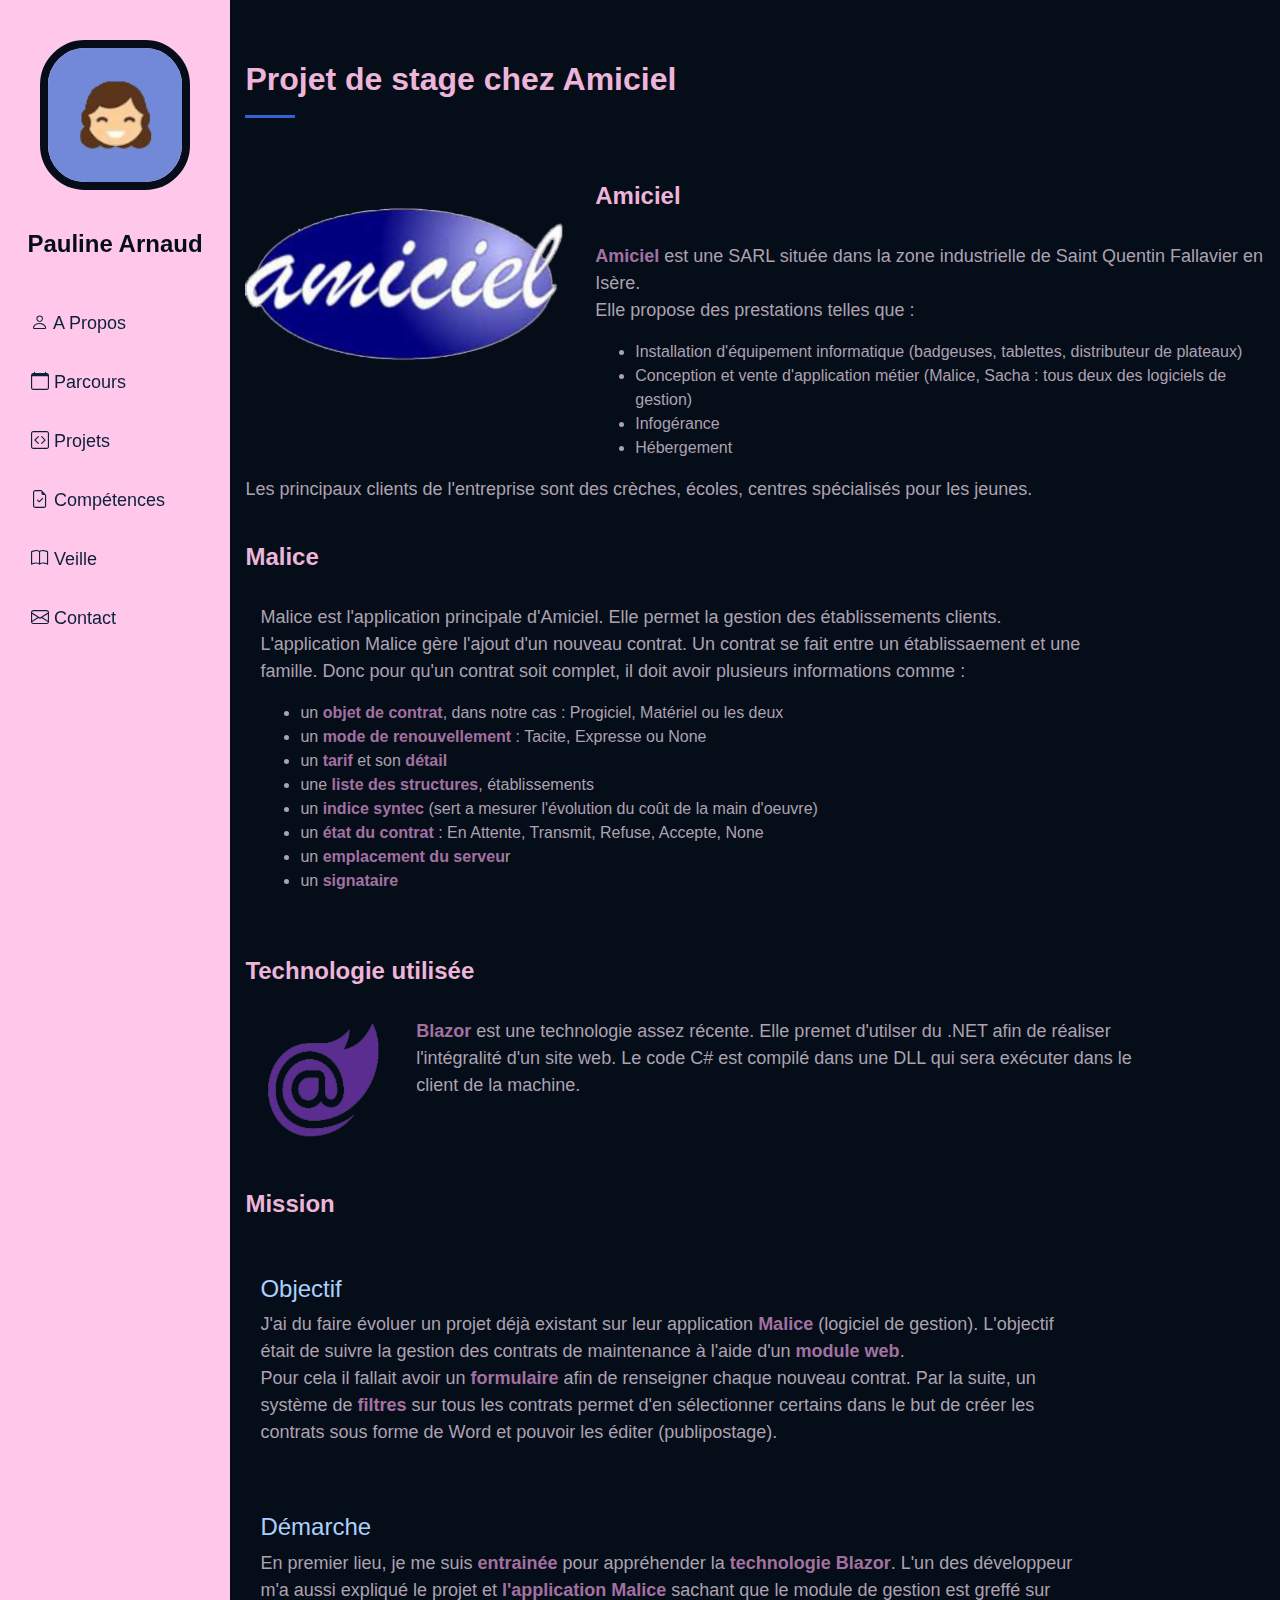
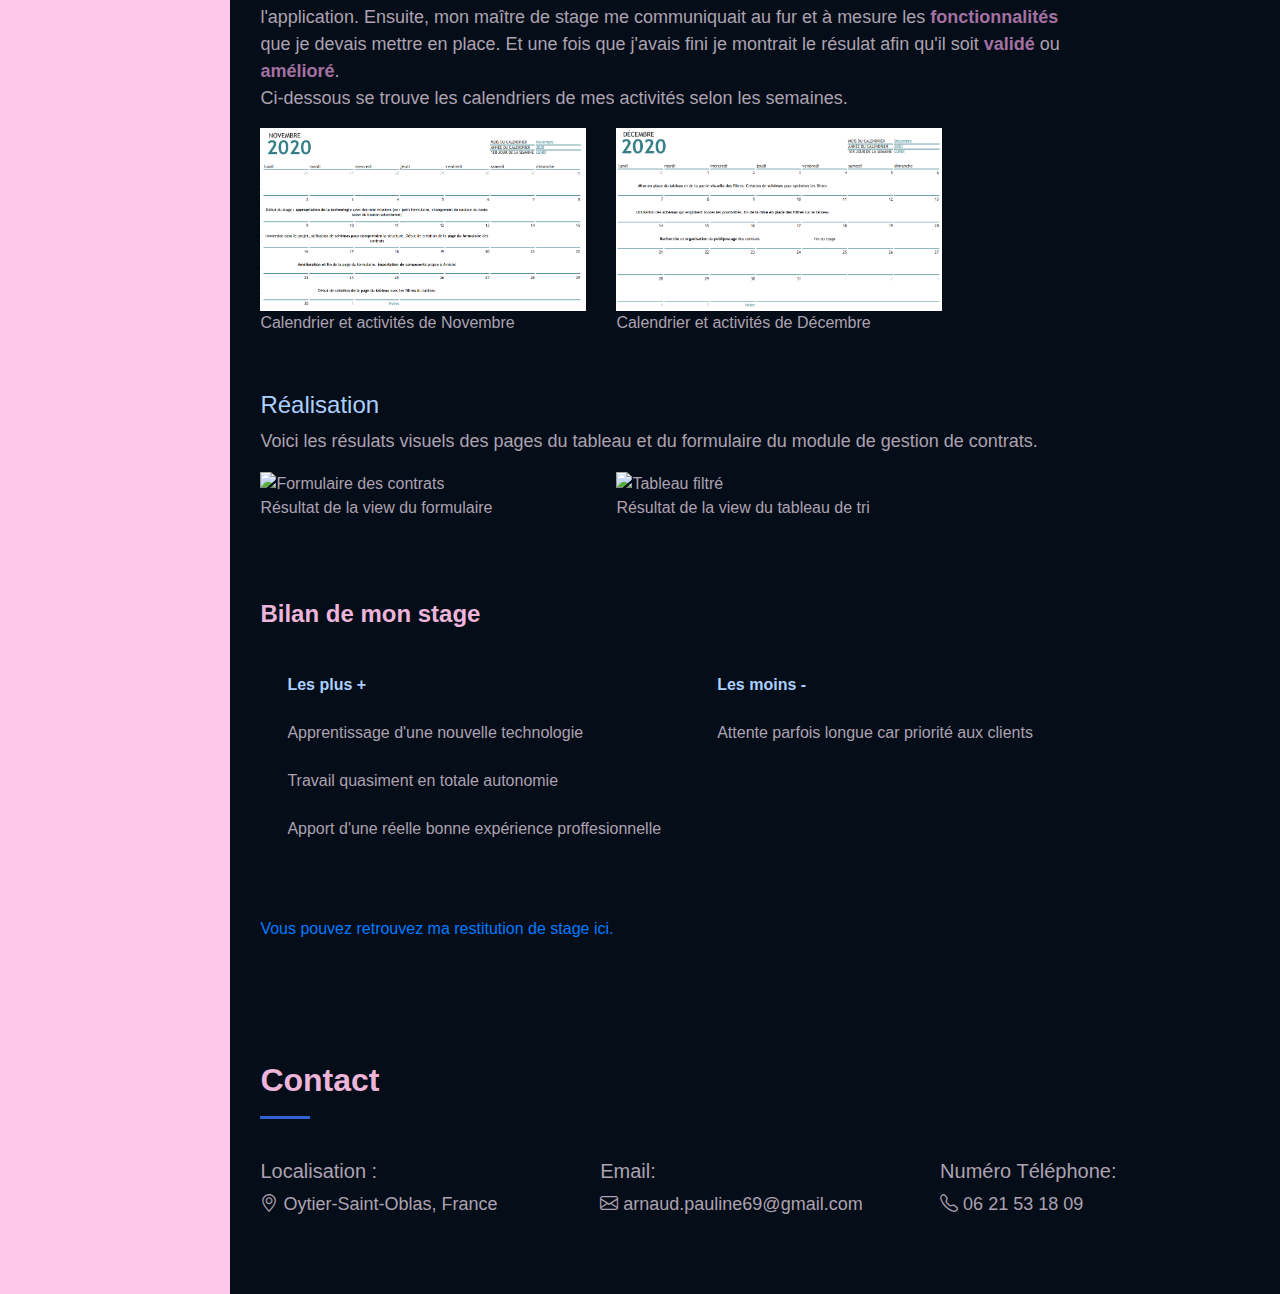
==== commit 550e0385: "Add files via upload" ====
--- a/projet_amiciel.html
+++ b/projet_amiciel.html
@@ -19,7 +19,7 @@
         <header id="header">
             <div id="navbar" class="d-flex flex-column position-fixed">
                 <div class="profile">
-                    <img src="img/photo.png" alt="Pauline Arnaud" class="img-fluid">
+                    <img src="img/avatar.png" alt="Pauline Arnaud" class="img-fluid">
                     <center><h1 class="text-light"><a href="index.html">Pauline Arnaud</a></h1></center>
                 </div>
                 <div class="sidebar" id="mysidebar">
--- a/css/style.css
+++ b/css/style.css
@@ -44,10 +44,15 @@
   h3{
     color: #ACD0FE;
   }
+/* 
+  .id h4{
+    color: #ACD0FE;
+  }*/
 
   .apropos h4{
     color: #ACD0FE;
-  }
+  } 
+
 
 /*--------------------------------------------------
 # HEADER
@@ -76,13 +81,15 @@
   }
   
   #header .profile h1 {
-    font-size: 24px;
+    font-size: x-large;
     margin: 0;
     padding: 0;
     font-weight: 600;
     -moz-text-align-last: center;
     text-align-last: center;
-    font-family: "Poppins", sans-serif;
+    /* font-family: "Poppins", sans-serif; */
+    font-family: 'Varela Round', sans-serif;
+
   }
   
   #header .profile h1 a, #header .profile h1 a:hover {
@@ -105,6 +112,50 @@
       margin-left: 0;
     }
   }
+
+  /*Phrase animé*/
+  .animation-sentence {
+    font-size: 2rem;
+    position: absolute;
+    margin-top: 5%;
+    top: 50%;
+    left: 50%;
+    transform: translate(-50%, -50%);
+    font-family: 'Varela Round', sans-serif;
+    color: #A371A1;
+  }
+  
+  @keyframes pulse {
+    0% {
+      opacity: 0;
+    }
+    12.5% {
+      opacity: 1;
+    }
+    25% {
+      opacity: 0;
+    }
+    100% {
+      opacity: 0;
+    }
+  }
+  .animation-sentence {
+    animation: pulse 12s infinite ease-in-out;
+    opacity: 0;
+  }
+  
+  .animation-sentence:nth-child(2) {
+    animation-delay: 5s;
+  }
+  
+  .animation-sentence:nth-child(3) {
+    animation-delay: 5s;
+  }
+  
+  .animation-sentence:nth-child(4) {
+    animation-delay: 3s;
+  }
+
 
 
 /*--------------------------------------------------
@@ -122,7 +173,7 @@
   .sidebar a {
     display: block;
     color: #0C203A;
-    font-size: 18px;
+    font-size: large;
     padding: 16px;
     text-decoration: none;
   }
@@ -139,7 +190,7 @@
   }
   
    .sidebar .icon{
-    font-size: 24px;
+    font-size: large;
     padding-right: 10px;
     display: none;
     text-decoration: none;
@@ -238,21 +289,29 @@
     display: flex;
     justify-content: center;
     align-items: baseline;
+    font-family: 'Varela Round', sans-serif;
+    /* font-family: 'Sniglet', cursive; */
   }
   
   #hero p {
-    color: #EDB5D9;
-    margin-bottom: 50px;
-    font-size: 26px;
-    font-family: "Poppins", sans-serif;
-  }
-  
-  #hero p span {
+    font-size: x-large; /*26px;*/
+    font-family: 'Varela Round', sans-serif;
+    /* font-family: "Poppins", sans-serif; */
+    margin: 0 0 0 0;
+    font-weight: 700;
+    line-height: 56px;
+    color: #A371A1;
+    display: flex;
+    justify-content: center;
+    align-items: baseline;
+  }
+  
+  /* #hero p span {
     color: #EDB5D9;
     padding-bottom: 4px;
     letter-spacing: 1px;
     border-bottom: 3px solid black;
-  }
+  } */
   
    @media screen and (min-width: 12000px) {
     #hero {
@@ -270,14 +329,15 @@
       line-height: 36px;
       margin: 0;
     }
-    #hero h2 {
-      font-size: 18px;
+    /* #hero h2 {
+      font-size: large; 18px;
       line-height: 24px;
       margin-bottom: 30px;
-    }
+    }*/
     #hero p span {
         font-size: 18px;
-    }
+    } 
+
     .screen-v{
       all: unset;
       height: 100%;
@@ -325,7 +385,7 @@
   }
   
   .section-title h2 {
-    font-size: 32px;
+    font-size: xx-large;
     font-weight: bold;
     margin-bottom: 10px;
     padding-bottom: 20px;
@@ -358,40 +418,39 @@
   --------------------------------------------------------------*/
   .apropos .content h3 {
     font-weight: 700;
-    font-size: 26px;
-    color: #EDB5D9;
-  }
-  
-  .apropos .content ul {
-    list-style: none;
-    padding: 0;
-  }
-  
-  .apropos .content ul li {
-    padding-bottom: 10px;
-  }
-  
-  .apropos .content ul i {
-    font-size: 20px;
+    font-size: x-large;
+    color: #EDB5D9;
+  }
+     
+  #matete{
+    width: 200px;
+    height: 200px;
+    margin: 8% 0 0 0;
+  } 
+ /* .apropos .content ul i {
+    font-size: xx-large;
     padding-right: 2px;
-    color: #fff;
+    color: red;
   }
   
   .apropos .content p:last-child {
     margin-bottom: 0;
-  }
+  } */
   
 
   /*--------------------------------------------------------------
   # Mes compétences
   --------------------------------------------------------------*/
 
+  #competences h4{
+    color: #ACD0FE;
+  }
 
 
   /*--------------------------------------------------------------
   # Parcours
   --------------------------------------------------------------*/
-  .resume .resume-title {
+  /* .resume .resume-title {
     font-size: 26px;
     font-weight: 700;
     margin-top: 20px;
@@ -448,7 +507,79 @@
     top: 0;
     background: #BCCFFF;
     border: 2px solid #3064D4;
-  }
+  } */
+
+
+
+  .rightbox, .rightbox-2 {
+    padding: 0rem 0rem 0em 0em;
+    height: 100%;
+    /* background-color: red; */
+  }
+  
+  .rb-container {
+    /* font-family: "PT Sans", sans-serif; */
+    font-family: "Open Sans", sans-serif;
+    width: 80%;
+    margin: auto;
+    display: block;
+    position: relative;
+    font-size: 18px;
+    }
+  
+  .rb-container ul.rb {
+    margin: 2.5em 0;
+    padding: 0;
+    display: inline-block;
+  }
+  
+  .rb-container ul.rb li {
+    list-style: none;
+    margin: auto;
+    /* margin-left: 1em; */
+    min-height: 50px;
+    border-left: 1px dashed #EDB5D9;
+    padding: 0 0 25px 30px;
+    position: relative;
+  }
+  
+  .rightbox-2 .rb-container ul.rb li {
+    padding: 0 0 15px 30px;
+  }
+
+  .rb-container ul.rb li:last-child {
+    border-left: 0;
+  }
+  
+  .rb-container ul.rb li::before {
+    position: absolute;
+    left: -18px;
+    top: -5px;
+    content: " ";
+    border: 8px solid rgba(172, 208, 254, 1);
+    border-radius: 500%;
+    background: #ACD0FE;
+    height: 20px;
+    width: 20px;
+    transition: all 500ms ease-in-out;
+  }
+  
+  .rb-container ul.rb li:hover::before {
+    border-color: #3064D4;
+    transition: all 500ms ease-in-out;
+  }
+  
+  ul.rb li .timestamp {
+    color: #EDB5D9;
+    position: relative;
+    /* width: 100px; */
+    font-size: 20px;
+  }
+  
+  .item-title {
+    color: #ADA2B1;
+  }
+
 
   /*--------------------------------------------------------------
   # Projets
@@ -459,75 +590,50 @@
 
   } */
 
-
-  .portfolio .portfolio-item {
-    margin-bottom: 30px;
-  }
-  
-  .portfolio .portfolio-wrap {
-    transition: 0.3s;
-    text-align: center;
-    position: relative;
-    overflow: hidden;
-    z-index: 1;
-  }
-  
-  /* .portfolio .portfolio-wrap::before {
-    content: "";
-    background: rgba(255, 255, 255, 0.5);
-    position: absolute;
-    left: 0;
-    right: 0;
-    top: 0;
-    bottom: 0;
-    transition: all ease-in-out 0.3s;
-    z-index: 2;
-    opacity: 0;
-  } */
-  
-  .portfolio .portfolio-wrap .portfolio-links {
-    opacity: 0.5;
-    left: 0;
-    right: 0;
-    bottom: -60px;
-    z-index: 3;
-    position: absolute;
-    transition: all ease-in-out 0.3s;
-    display: flex;
-    justify-content: center;
-  }
-  
-  .portfolio .portfolio-wrap .portfolio-links a {
-    color: #3064D4;
-    font-size: 28px;
-    text-align: center;
-    background: rgba(237 181 217 / 80%);
-    transition: 0.3s;
-    width: 50%;
-  }
-  
-  .portfolio .portfolio-wrap .portfolio-links a:hover {
-    background: rgba(48 100 212 / 75%);
-    color: #EDB5D9;
-  }
-  
-  
-  /* .portfolio .portfolio-wrap:hover::before {
-    top: 0;
-    left: 0;
-    right: 0;
-    bottom: 0;
-    opacity: 0.5;
-  } */
-  
-  .portfolio .portfolio-wrap:hover .portfolio-links {
-    opacity: 1;
-    bottom: 0;
-  }
   
   .apropos .row .col-lg-4 .img-fluid{
     align-items: center;
   }
+ /*tableau page Amiciel bilan*/
+  #tbl-biln thead{
+    color: #ACD0FE;
+  }
+
+  #tbl-biln tbody{
+    color: #ADA2B1;
+  }
+
+
+/*CARDS PROJETS*/
+
+#projets .card{
+  margin-top: 10px;
+  width: 300px;
+  height: 400px;
+  background-color: rgba(0,0,0,0.2);
+  border: solid;
+  border-color: #EDB5D9;
+}
+
+#projets .card h5{
+  color: #ACD0FE;
+  text-align: center;
+}
+
+#projets img{
+  width: 290px;
+  height: 150px;
+}
+
+#projets .card .card-body{
+  border-top: solid;
+  border-color: #EDB5D9;
+}
+
+/* #cardtest p{
+  text-align: center;
+} */
+
 
 
 /*--------------------------------------------------------------
@@ -538,6 +644,27 @@
     cursor: pointer;
     transition: 0.3s;
   }
+
+  #myImg5{
+    width: 85%;
+    height: 85%;
+  }
+
+  #myImg10{
+    width: 85%;
+    height: 85%;
+  }
+
+  #myImg11{
+    width: 100%;
+    height: 15%;
+  }
+
+  #myImg12{
+    width: 60%;
+    height: 70%;
+  }
+
 
   #myImg:hover {opacity: 0.7;}
 
@@ -555,12 +682,27 @@
     background-color: rgba(0,0,0,0.9);
   }
 
+
   /* Modal Content (image) */
   .modal-content {
     margin: auto;
     display: block;
     width: 80%;
     max-width: 1000px;
+  }
+
+  #imgDut {
+    margin: auto;
+    display: block;
+    width: 80%;
+    max-width: 780px;
+  }
+
+  #imgPgVot{
+    margin: auto;
+    display: block;
+    width: 80%;
+    max-width: 400px;
   }
 
   /* Caption of Modal Image */
@@ -621,8 +763,18 @@
 
 
 /*--------------------------------------------------
+# VEILLE
+--------------------------------------------------*/
+  .link{
+    text-decoration: none;
+    color: #ADA2B1;
+  }
+
+
+/*--------------------------------------------------
 # FOOTER
 --------------------------------------------------*/
 #footer{
     background-color: #050d18;
+    z-index: 2;
 }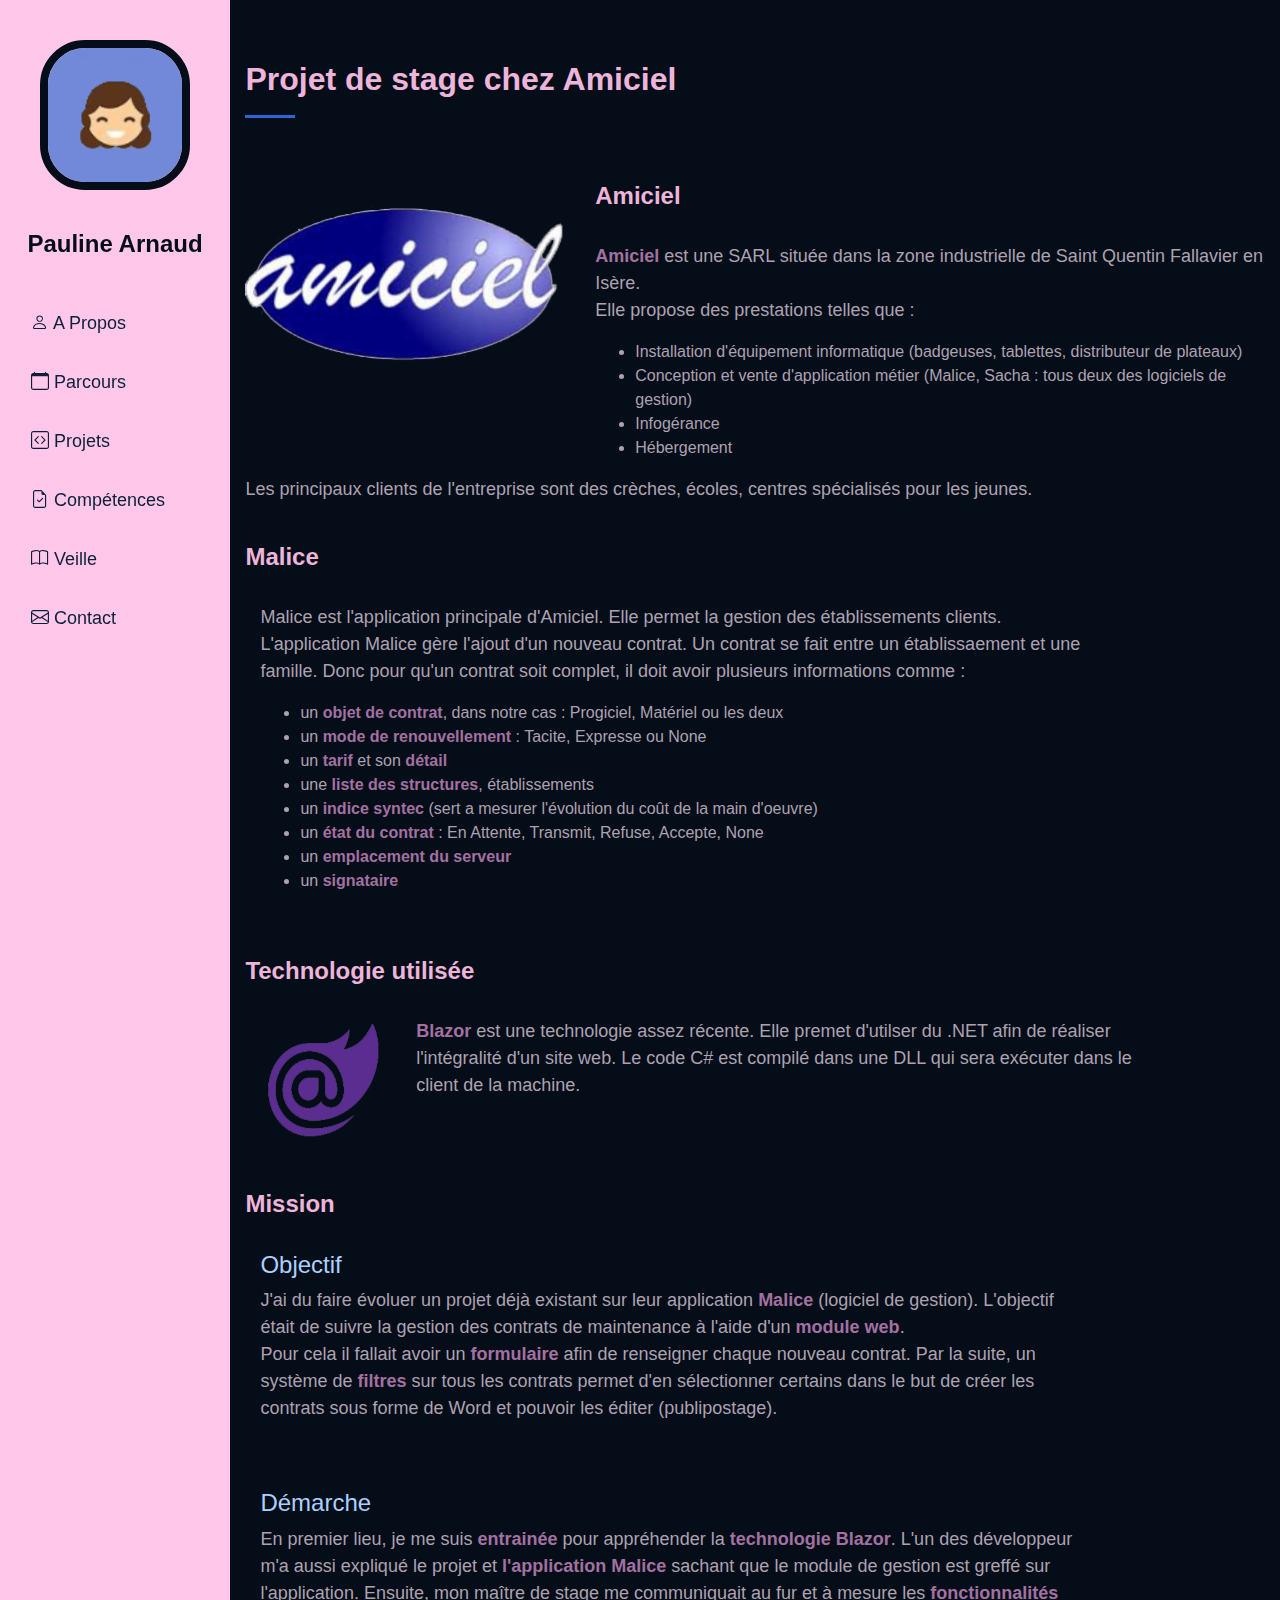
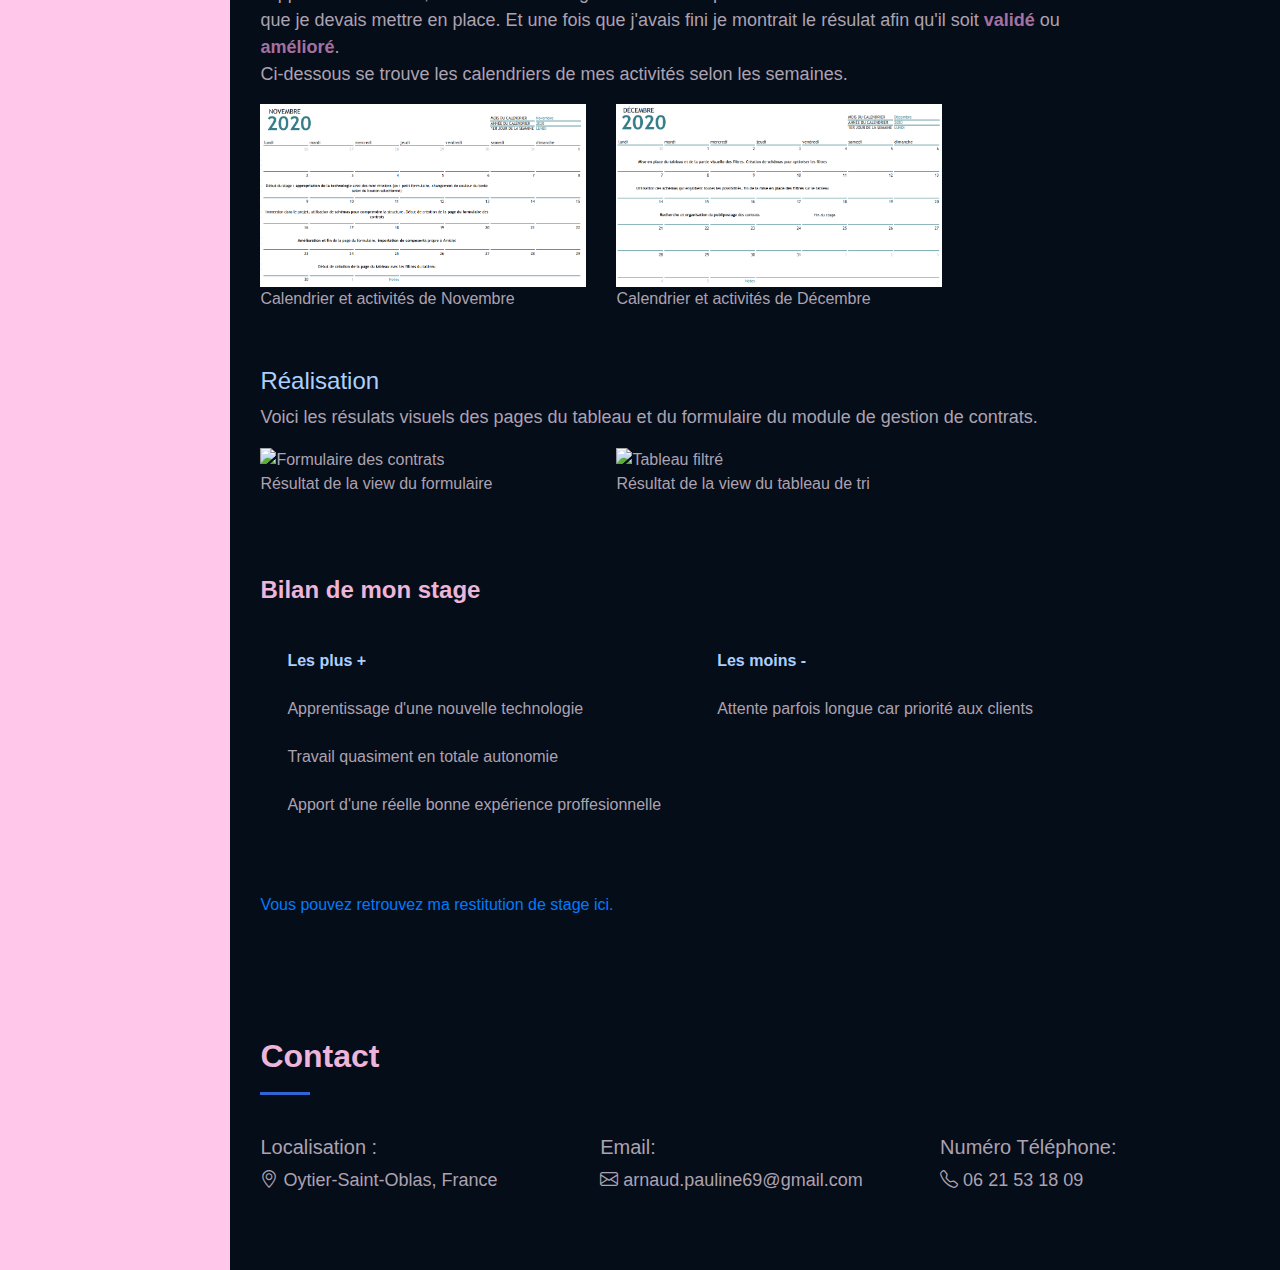
==== commit bf95c10d: "Add files via upload" ====
--- a/projet_amiciel.html
+++ b/projet_amiciel.html
@@ -78,7 +78,7 @@
                                         <li>une <strong>liste des structures</strong>, établissements</li>
                                         <li>un <strong>indice syntec</strong> (sert a mesurer l'évolution du coût de la main d'oeuvre)</li>
                                         <li>un <strong>état du contrat</strong> : En Attente, Transmit, Refuse, Accepte, None</li>
-                                        <li>un <strong>emplacement du serveu</strong>r</li>
+                                        <li>un <strong>emplacement du serveur</strong></li>
                                         <li>un <strong>signataire</strong></li>
                                     </ul></br>
                                 </div>
@@ -90,13 +90,13 @@
                                     <img src="img/blazor_logo2.0.png" class="img-fluid col-lg-2" alt="logo blazor" style="justify-content: right;">
                                     <p class="col-lg-10">
                                     <strong>Blazor</strong> est une technologie assez récente. Elle premet d'utilser du .NET afin de réaliser l'intégralité d'un site web. Le code C# est compilé dans une DLL qui sera exécuter dans le client de la machine.</br></br>
-                                    </p></br>
+                                    </p>
                                 </div>
                             </div>
                         </div>
                         <div class="col-lg-11 content"></br></br>
                             <h3>Mission</h3></br>
-                            <div class="col-lg-11 content"></br>
+                            <div class="col-lg-11 content">
                                 <h4>Objectif</h4>
                                 <p>
                                     J'ai du faire évoluer un projet déjà existant sur leur application <strong>Malice</strong> (logiciel de gestion). 
